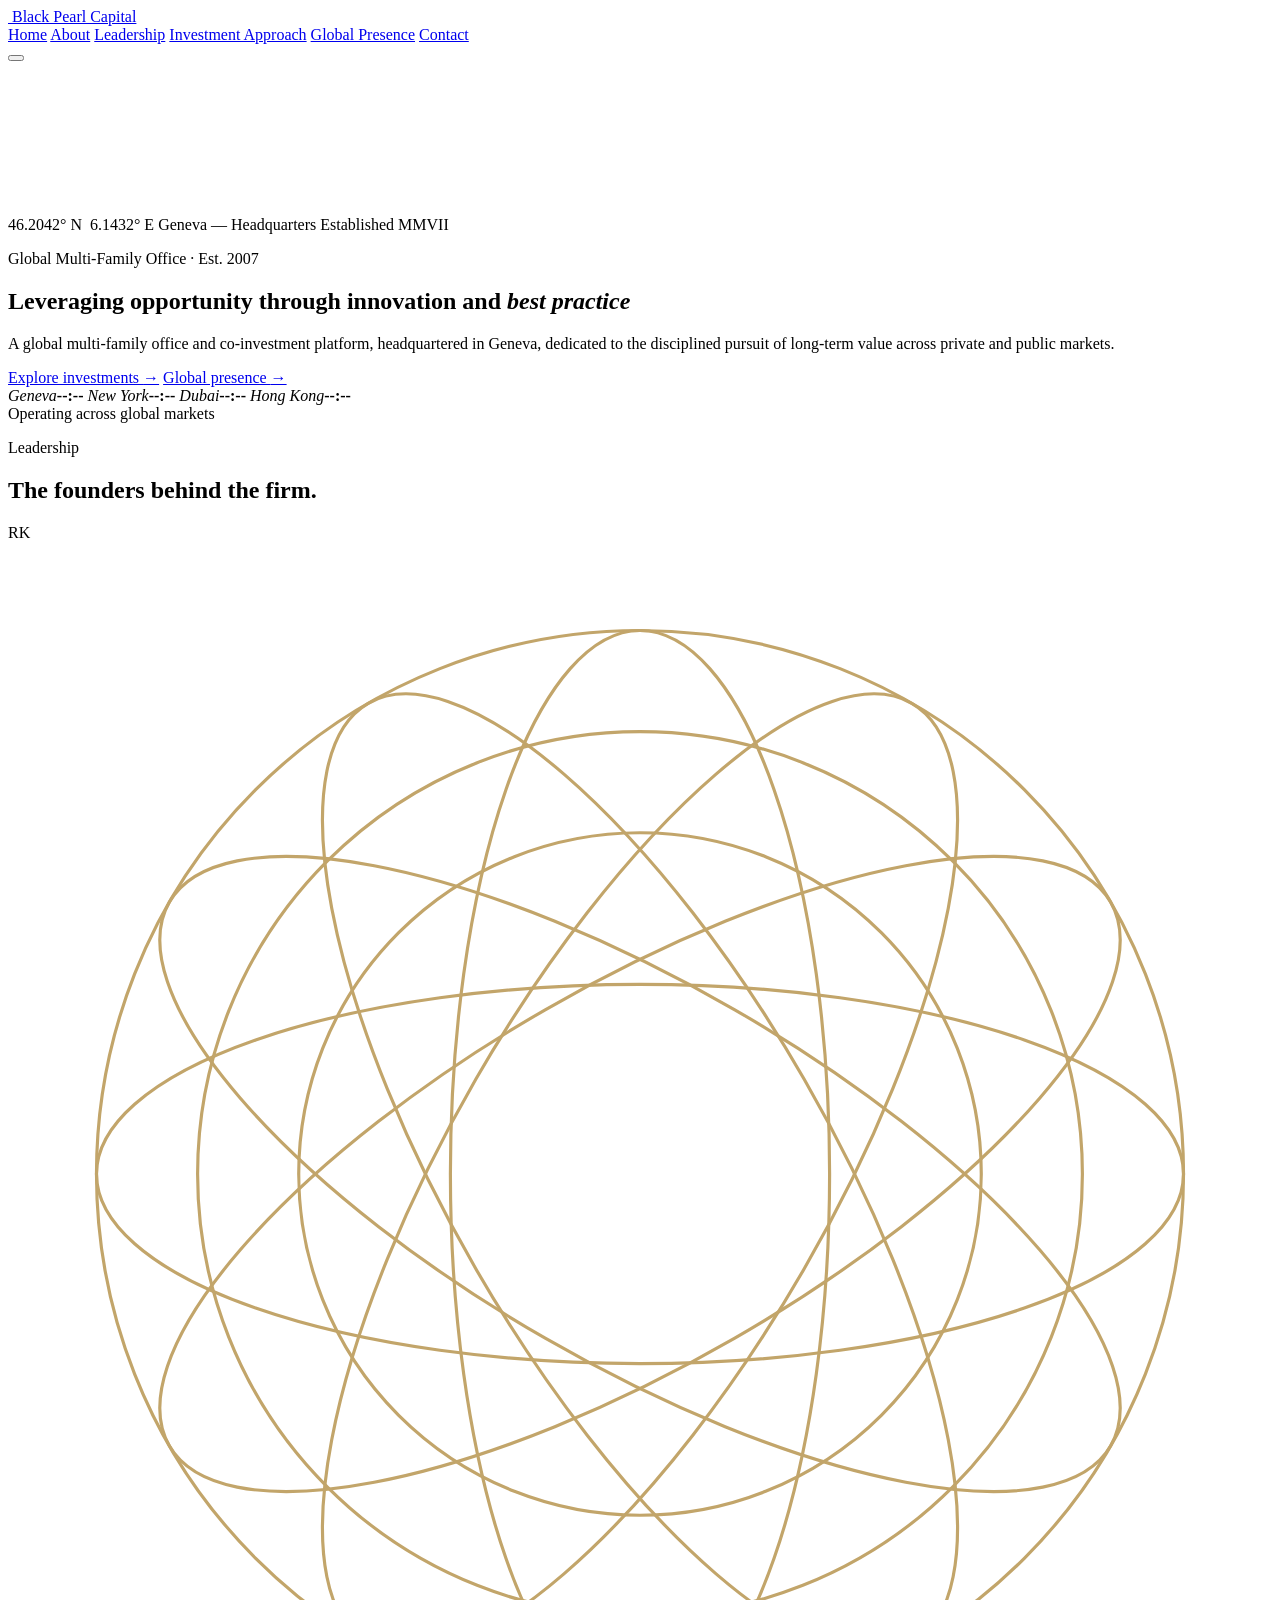
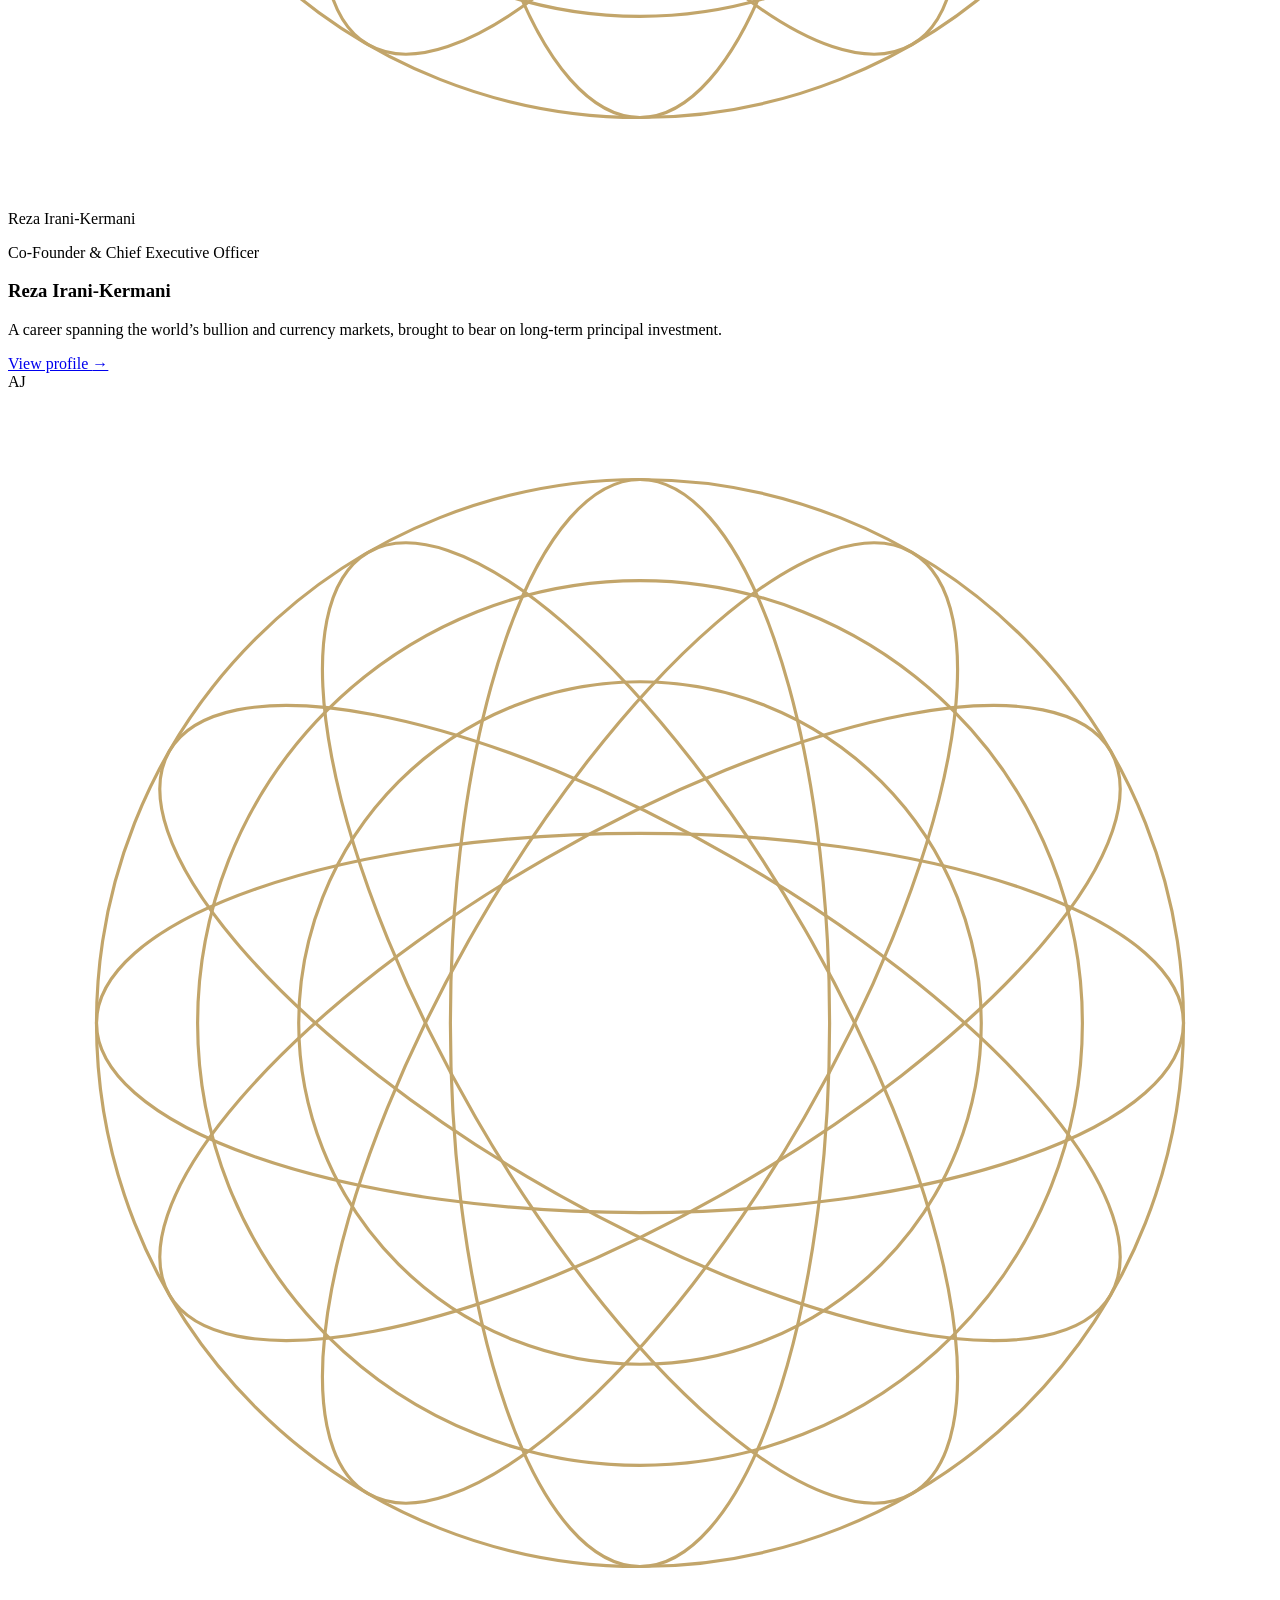
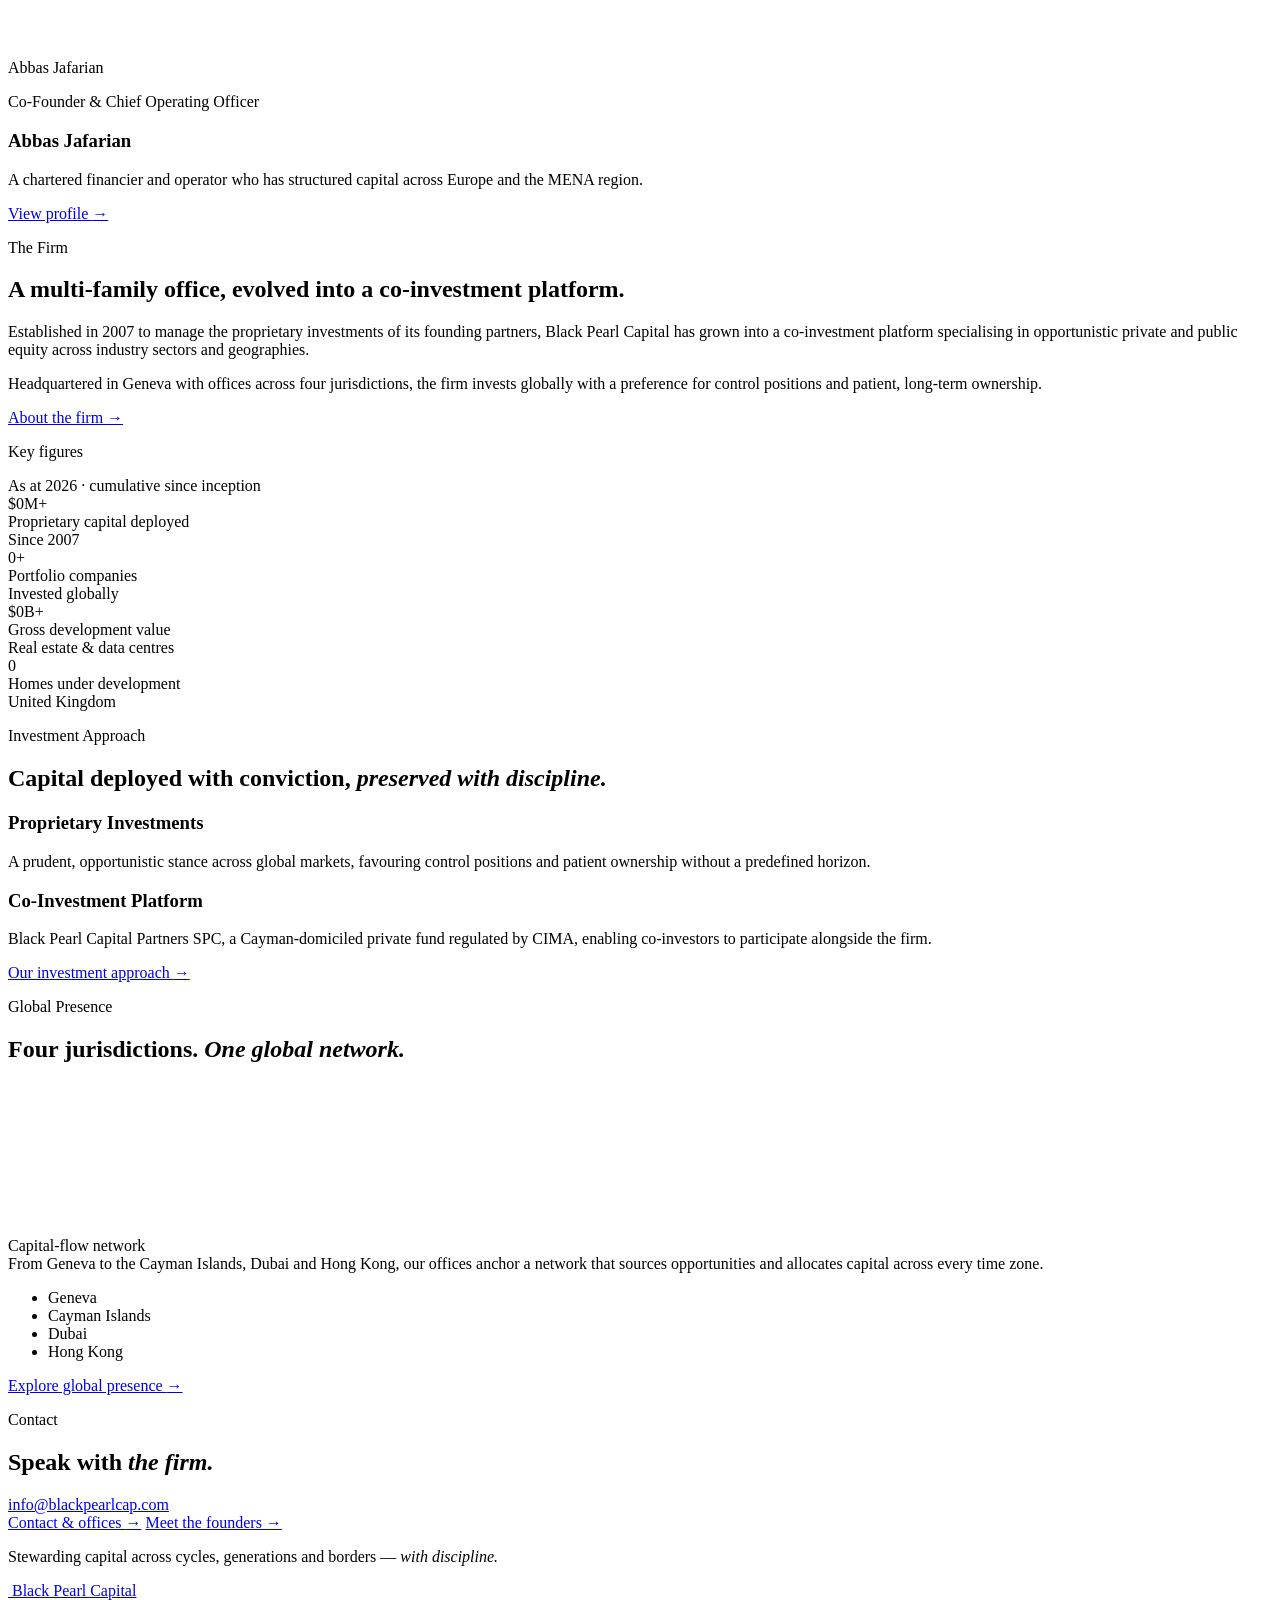
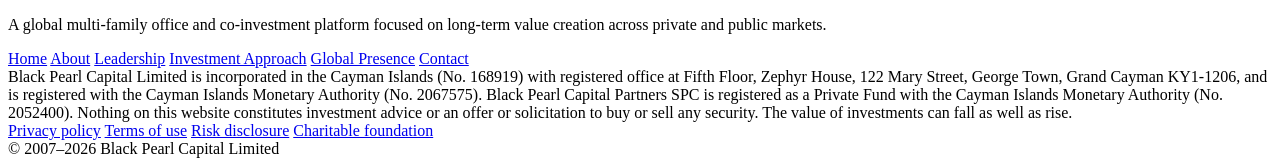
==== index.html @ 4b79a656 "Add files via upload" ====
<!DOCTYPE html>
<html lang="en">
<head>
  <meta charset="UTF-8" />
  <meta name="viewport" content="width=device-width, initial-scale=1" />
  <title>Black Pearl Capital | Global Multi-Family Office &amp; Co-Investment Platform</title>
  <meta name="description" content="Black Pearl Capital is a global multi-family office and co-investment platform, headquartered in Geneva with offices in the Cayman Islands, Dubai and Hong Kong." />
  <link rel="canonical" href="https://www.blackpearlcap.com/" />
  <meta name="theme-color" content="#07090C" />
  <meta property="og:type" content="website" />
  <meta property="og:site_name" content="Black Pearl Capital" />
  <meta property="og:title" content="Black Pearl Capital | Global Multi-Family Office &amp; Co-Investment Platform" />
  <meta property="og:description" content="Black Pearl Capital is a global multi-family office and co-investment platform, headquartered in Geneva with offices in the Cayman Islands, Dubai and Hong Kong." />
  <meta property="og:image" content="assets/img/logo-mark.svg" />
  <link rel="icon" type="image/svg+xml" href="assets/img/logo-mark.svg" />
  <link rel="preconnect" href="https://fonts.googleapis.com" />
  <link rel="preconnect" href="https://fonts.gstatic.com" crossorigin />
  <link href="https://fonts.googleapis.com/css2?family=Newsreader:ital,opsz,wght@0,6..72,300;0,6..72,400;0,6..72,500;1,6..72,300;1,6..72,400&family=Hanken+Grotesk:wght@300;400;500;600&family=IBM+Plex+Mono:wght@400;500&display=swap" rel="stylesheet" />
  <link rel="stylesheet" href="assets/css/styles.css" />
  <script type="application/ld+json">
  {
    "@context": "https://schema.org",
    "@type": "FinancialService",
    "name": "Black Pearl Capital",
    "alternateName": "Black Pearl Capital Limited",
    "url": "https://www.blackpearlcap.com/",
    "logo": "https://www.blackpearlcap.com/assets/img/logo-mark.svg",
    "foundingDate": "2007",
    "description": "Global multi-family office and co-investment platform focused on long-term value creation across private and public markets.",
    "founder": [
      { "@type": "Person", "name": "Reza Irani-Kermani", "jobTitle": "Co-Founder & Chief Executive Officer" },
      { "@type": "Person", "name": "Abbas Jafarian", "jobTitle": "Co-Founder & Chief Operating Officer" }
    ],
    "email": "info@blackpearlcap.com",
    "address": [
      { "@type": "PostalAddress", "streetAddress": "Rue Muzy 7", "postalCode": "CH-1207", "addressLocality": "Geneva", "addressCountry": "CH" },
      { "@type": "PostalAddress", "streetAddress": "Fifth Floor, Zephyr House, 122 Mary Street", "postalCode": "KY1-1206", "addressLocality": "George Town, Grand Cayman", "addressCountry": "KY" },
      { "@type": "PostalAddress", "streetAddress": "Suite 2608, Al Manara Tower, Business Bay", "addressLocality": "Dubai", "addressCountry": "AE" },
      { "@type": "PostalAddress", "streetAddress": "206 Wing Hing Industrial Building, 499 Castle Peak Road, Cheung Sha Wan", "addressLocality": "Kowloon", "addressCountry": "HK" }
    ]
  }
  </script>
</head>
<body>

  <header class="nav" id="nav">
    <div class="nav__inner">
      <a class="brand" href="index.html" aria-label="Black Pearl Capital home">
        <img class="brand__mark" src="assets/img/logo-mark.svg" alt="" aria-hidden="true" />
        <span class="brand__name">Black Pearl Capital</span>
      </a>
      <nav class="nav__links" aria-label="Primary">
        <a href="index.html" class="is-current" aria-current="page">Home</a>
        <a href="about.html">About</a>
        <a href="leadership.html">Leadership</a>
        <a href="approach.html">Investment Approach</a>
        <a href="presence.html">Global Presence</a>
        <a href="contact.html">Contact</a>
      </nav>
      <button class="nav__toggle" aria-label="Toggle menu" aria-expanded="false" aria-controls="nav">
        <span></span><span></span><span></span>
      </button>
    </div>
  </header>

  <main id="top">

<section class="hero" aria-labelledby="hero-title">
      <div class="hero__map" aria-hidden="true"><svg id="hero-map"></svg></div>
      <div class="hero__rail" aria-hidden="true">
        <span>46.2042&deg; N&nbsp;&nbsp;6.1432&deg; E</span>
        <span class="hero__rail-mid">Geneva &mdash; Headquarters</span>
        <span>Established MMVII</span>
      </div>
      <div class="container hero__inner">
        <p class="eyebrow hero__eyebrow">Global Multi-Family Office &middot; Est. 2007</p>
        <h1 id="hero-title">
          <span class="ln"><span>Leveraging opportunity</span></span>
          <span class="ln"><span>through innovation</span></span>
          <span class="ln"><span>and <em>best practice</em></span></span>
        </h1>
        <p class="hero__sub">A global multi-family office and co-investment platform, headquartered in Geneva, dedicated to the disciplined pursuit of long-term value across private and public markets.</p>
        <div class="hero__cta">
          <a class="btn" href="approach.html">Explore investments <span class="arrow">&rarr;</span></a>
          <a class="btn btn--ghost" href="presence.html">Global presence <span class="arrow">&rarr;</span></a>
        </div>
      </div>
      <div class="hero__ticker" aria-hidden="true">
        <div class="hero__ticker-times">
          <span class="hero__city"><i>Geneva</i><b class="t" data-tz="Europe/Zurich">--:--</b></span>
          <span class="hero__city"><i>New York</i><b class="t" data-tz="America/New_York">--:--</b></span>
          <span class="hero__city"><i>Dubai</i><b class="t" data-tz="Asia/Dubai">--:--</b></span>
          <span class="hero__city"><i>Hong Kong</i><b class="t" data-tz="Asia/Hong_Kong">--:--</b></span>
        </div>
        <span class="hero__ticker-note">Operating across global markets</span>
      </div>
    </section>
    <section class="section" id="leadership-preview" aria-labelledby="lp-title">
      <div class="container">
        <div class="section-head reveal">
          <p class="eyebrow">Leadership</p>
          <h2 class="section-title" id="lp-title">The founders behind the firm.</h2>
        </div>
        <div class="lead-grid">
          <article class="lead-card reveal">
              <div class="founder__portrait" aria-hidden="true">
                <div class="founder__media">
                  <!-- Drop in a portrait to use real photography: <img class="founder__photo" src="assets/img/reza.jpg" alt="Reza Irani-Kermani"> -->
                  <span class="founder__mono">RK</span>
                </div>
                <svg class="founder__guilloche" viewBox="0 0 200 200" fill="none" stroke="#C2A56A" preserveAspectRatio="xMidYMid meet" aria-hidden="true">
                  <g stroke-width="0.5">
                    <circle cx="100" cy="100" r="86"/><circle cx="100" cy="100" r="70"/><circle cx="100" cy="100" r="54"/>
                    <ellipse cx="100" cy="100" rx="86" ry="30"/>
                    <ellipse cx="100" cy="100" rx="86" ry="30" transform="rotate(30 100 100)"/>
                    <ellipse cx="100" cy="100" rx="86" ry="30" transform="rotate(60 100 100)"/>
                    <ellipse cx="100" cy="100" rx="86" ry="30" transform="rotate(90 100 100)"/>
                    <ellipse cx="100" cy="100" rx="86" ry="30" transform="rotate(120 100 100)"/>
                    <ellipse cx="100" cy="100" rx="86" ry="30" transform="rotate(150 100 100)"/>
                  </g>
                </svg>
                <span class="founder__frame"></span>
                <span class="founder__plate">Reza Irani-Kermani</span>
              </div>
            <div class="lead-card__meta">
              <p class="founder__role">Co-Founder &amp; Chief Executive Officer</p>
              <h3 class="lead-card__name">Reza Irani-Kermani</h3>
              <p class="lead-card__line">A career spanning the world&rsquo;s bullion and currency markets, brought to bear on long-term principal investment.</p>
              <a class="founder__link" href="leadership.html">View profile <span aria-hidden="true">&rarr;</span></a>
            </div>
          </article>
          <article class="lead-card reveal" data-reveal-delay="1">
              <div class="founder__portrait" aria-hidden="true">
                <div class="founder__media">
                  <!-- Drop in a portrait to use real photography: <img class="founder__photo" src="assets/img/abbas.jpg" alt="Abbas Jafarian"> -->
                  <span class="founder__mono">AJ</span>
                </div>
                <svg class="founder__guilloche" viewBox="0 0 200 200" fill="none" stroke="#C2A56A" preserveAspectRatio="xMidYMid meet" aria-hidden="true">
                  <g stroke-width="0.5">
                    <circle cx="100" cy="100" r="86"/><circle cx="100" cy="100" r="70"/><circle cx="100" cy="100" r="54"/>
                    <ellipse cx="100" cy="100" rx="86" ry="30"/>
                    <ellipse cx="100" cy="100" rx="86" ry="30" transform="rotate(30 100 100)"/>
                    <ellipse cx="100" cy="100" rx="86" ry="30" transform="rotate(60 100 100)"/>
                    <ellipse cx="100" cy="100" rx="86" ry="30" transform="rotate(90 100 100)"/>
                    <ellipse cx="100" cy="100" rx="86" ry="30" transform="rotate(120 100 100)"/>
                    <ellipse cx="100" cy="100" rx="86" ry="30" transform="rotate(150 100 100)"/>
                  </g>
                </svg>
                <span class="founder__frame"></span>
                <span class="founder__plate">Abbas Jafarian</span>
              </div>
            <div class="lead-card__meta">
              <p class="founder__role">Co-Founder &amp; Chief Operating Officer</p>
              <h3 class="lead-card__name">Abbas Jafarian</h3>
              <p class="lead-card__line">A chartered financier and operator who has structured capital across Europe and the MENA region.</p>
              <a class="founder__link" href="leadership.html">View profile <span aria-hidden="true">&rarr;</span></a>
            </div>
          </article>
        </div>
      </div>
    </section>

    <section class="section section--hair" aria-labelledby="about-sum">
      <div class="container firm__grid">
        <div class="reveal">
          <p class="eyebrow">The Firm</p>
          <h2 class="section-title" id="about-sum">A multi-family office, evolved into a co-investment platform.</h2>
        </div>
        <div class="firm__body reveal" data-reveal-delay="1">
          <p>Established in 2007 to manage the proprietary investments of its founding partners, Black Pearl Capital has grown into a co-investment platform specialising in opportunistic private and public equity across industry sectors and geographies.</p>
          <p>Headquartered in Geneva with offices across four jurisdictions, the firm invests globally with a preference for control positions and patient, long-term ownership.</p>
          <a class="btn btn--ghost" href="about.html" style="margin-top:0.6rem">About the firm <span class="arrow">&rarr;</span></a>
        </div>
      </div>
    </section>

<section class="stats" aria-label="Key figures">
      <div class="container">
        <div class="stats__head">
          <p class="eyebrow">Key figures</p>
          <span class="stats__asat">As at 2026 &middot; cumulative since inception</span>
        </div>
        <div class="stats__grid">
          <div class="stat reveal">
            <div class="stat__num">$<span data-target="500">0</span><span class="unit">M+</span></div>
            <div class="stat__label">Proprietary capital deployed</div>
            <div class="stat__sub">Since 2007</div>
          </div>
          <div class="stat reveal" data-reveal-delay="1">
            <div class="stat__num"><span data-target="30">0</span><span class="unit">+</span></div>
            <div class="stat__label">Portfolio companies</div>
            <div class="stat__sub">Invested globally</div>
          </div>
          <div class="stat reveal" data-reveal-delay="2">
            <div class="stat__num">$<span data-target="15">0</span><span class="unit">B+</span></div>
            <div class="stat__label">Gross development value</div>
            <div class="stat__sub">Real estate &amp; data centres</div>
          </div>
          <div class="stat reveal" data-reveal-delay="3">
            <div class="stat__num"><span data-target="2500">0</span></div>
            <div class="stat__label">Homes under development</div>
            <div class="stat__sub">United Kingdom</div>
          </div>
        </div>
      </div>
    </section>
    <section class="section section--hair" aria-labelledby="appr-sum">
      <div class="container">
        <div class="section-head reveal">
          <p class="eyebrow">Investment Approach</p>
          <h2 class="section-title" id="appr-sum">Capital deployed with conviction, <em>preserved with discipline.</em></h2>
        </div>
        <div class="pillars">
          <article class="pillar reveal">
            <h3>Proprietary Investments</h3>
            <p>A prudent, opportunistic stance across global markets, favouring control positions and patient ownership without a predefined horizon.</p>
          </article>
          <article class="pillar reveal" data-reveal-delay="1">
            <h3>Co-Investment Platform</h3>
            <p>Black Pearl Capital Partners SPC, a Cayman-domiciled private fund regulated by CIMA, enabling co-investors to participate alongside the firm.</p>
          </article>
        </div>
        <a class="btn btn--ghost" href="approach.html" style="margin-top:2rem">Our investment approach <span class="arrow">&rarr;</span></a>
      </div>
    </section>

    <section class="section presence" aria-labelledby="hp-title">
      <div class="container">
        <div class="section-head reveal">
          <p class="eyebrow">Global Presence</p>
          <h2 class="section-title" id="hp-title">Four jurisdictions. <em>One global network.</em></h2>
        </div>
        <div class="presence__layout">
          <div class="map-wrap reveal">
            <div class="map-wrap__inner">
              <svg class="map-svg" id="presence-map" role="img" aria-label="World map showing Black Pearl Capital offices in Geneva, the Cayman Islands, Dubai and Hong Kong"></svg>
              <div class="map-markers" id="map-markers"></div>
            </div>
            <div class="map-legend" aria-hidden="true"><span class="map-legend__dot"></span> Capital-flow network</div>
          </div>
          <div class="presence__side reveal" data-reveal-delay="1">
            <p class="lede" style="margin-top:0">From Geneva to the Cayman Islands, Dubai and Hong Kong, our offices anchor a network that sources opportunities and allocates capital across every time zone.</p>
            <ul class="office-chips"><li>Geneva</li><li>Cayman Islands</li><li>Dubai</li><li>Hong Kong</li></ul>
            <a class="btn btn--ghost" href="presence.html">Explore global presence <span class="arrow">&rarr;</span></a>
          </div>
        </div>
      </div>
    </section>

    <section class="cta" aria-labelledby="cta-title">
      <div class="container">
        <p class="eyebrow">Contact</p>
        <h2 class="cta__title" id="cta-title">Speak with <em>the firm.</em></h2>
        <a class="cta__mail" href="mailto:info@blackpearlcap.com">info@blackpearlcap.com</a>
        <div class="cta__actions">
          <a class="btn" href="contact.html">Contact &amp; offices <span class="arrow">&rarr;</span></a>
          <a class="btn btn--ghost" href="leadership.html">Meet the founders <span class="arrow">&rarr;</span></a>
        </div>
      </div>
    </section>

  </main>

<footer class="footer">
    <div class="container">
      <p class="footer__statement reveal">Stewarding capital across cycles, generations and borders &mdash; <em>with discipline.</em></p>
      <div class="footer__top">
        <div class="footer__brand">
          <a class="brand" href="index.html" aria-label="Black Pearl Capital home">
            <img class="brand__mark" src="assets/img/logo-mark.svg" alt="" aria-hidden="true" />
            <span class="brand__name">Black Pearl Capital</span>
          </a>
          <p class="footer__tag">A global multi-family office and co-investment platform focused on long-term value creation across private and public markets.</p>
        </div>
        <nav class="footer__nav" aria-label="Footer">
          <a href="index.html">Home</a>
          <a href="about.html">About</a>
          <a href="leadership.html">Leadership</a>
          <a href="approach.html">Investment Approach</a>
          <a href="presence.html">Global Presence</a>
          <a href="contact.html">Contact</a>
        </nav>
      </div>

      <div class="footer__legal">
        Black Pearl Capital Limited is incorporated in the Cayman Islands (No. 168919) with registered office at Fifth Floor, Zephyr House, 122 Mary Street, George Town, Grand Cayman KY1-1206, and is registered with the Cayman Islands Monetary Authority (No. 2067575). Black Pearl Capital Partners SPC is registered as a Private Fund with the Cayman Islands Monetary Authority (No. 2052400). Nothing on this website constitutes investment advice or an offer or solicitation to buy or sell any security. The value of investments can fall as well as rise.
      </div>

      <div class="footer__bottom">
        <div class="footer__policies">
          <a href="https://www.blackpearlcap.com/privacy-policy" target="_blank" rel="noopener">Privacy policy</a>
          <a href="https://www.blackpearlcap.com/website-terms-of-use" target="_blank" rel="noopener">Terms of use</a>
          <a href="https://www.blackpearlcap.com/risk-disclosure" target="_blank" rel="noopener">Risk disclosure</a>
          <a href="https://www.blackpearlcap.com/charitable-foundation" target="_blank" rel="noopener">Charitable foundation</a>
        </div>
        <div class="footer__copy">&copy; 2007&ndash;<span id="year">2026</span> Black Pearl Capital Limited</div>
      </div>
    </div>
  </footer>
  <script src="components/world-map.js"></script>
  <script src="components/reveal.js"></script>
  <script src="assets/js/main.js"></script>
</body>
</html>
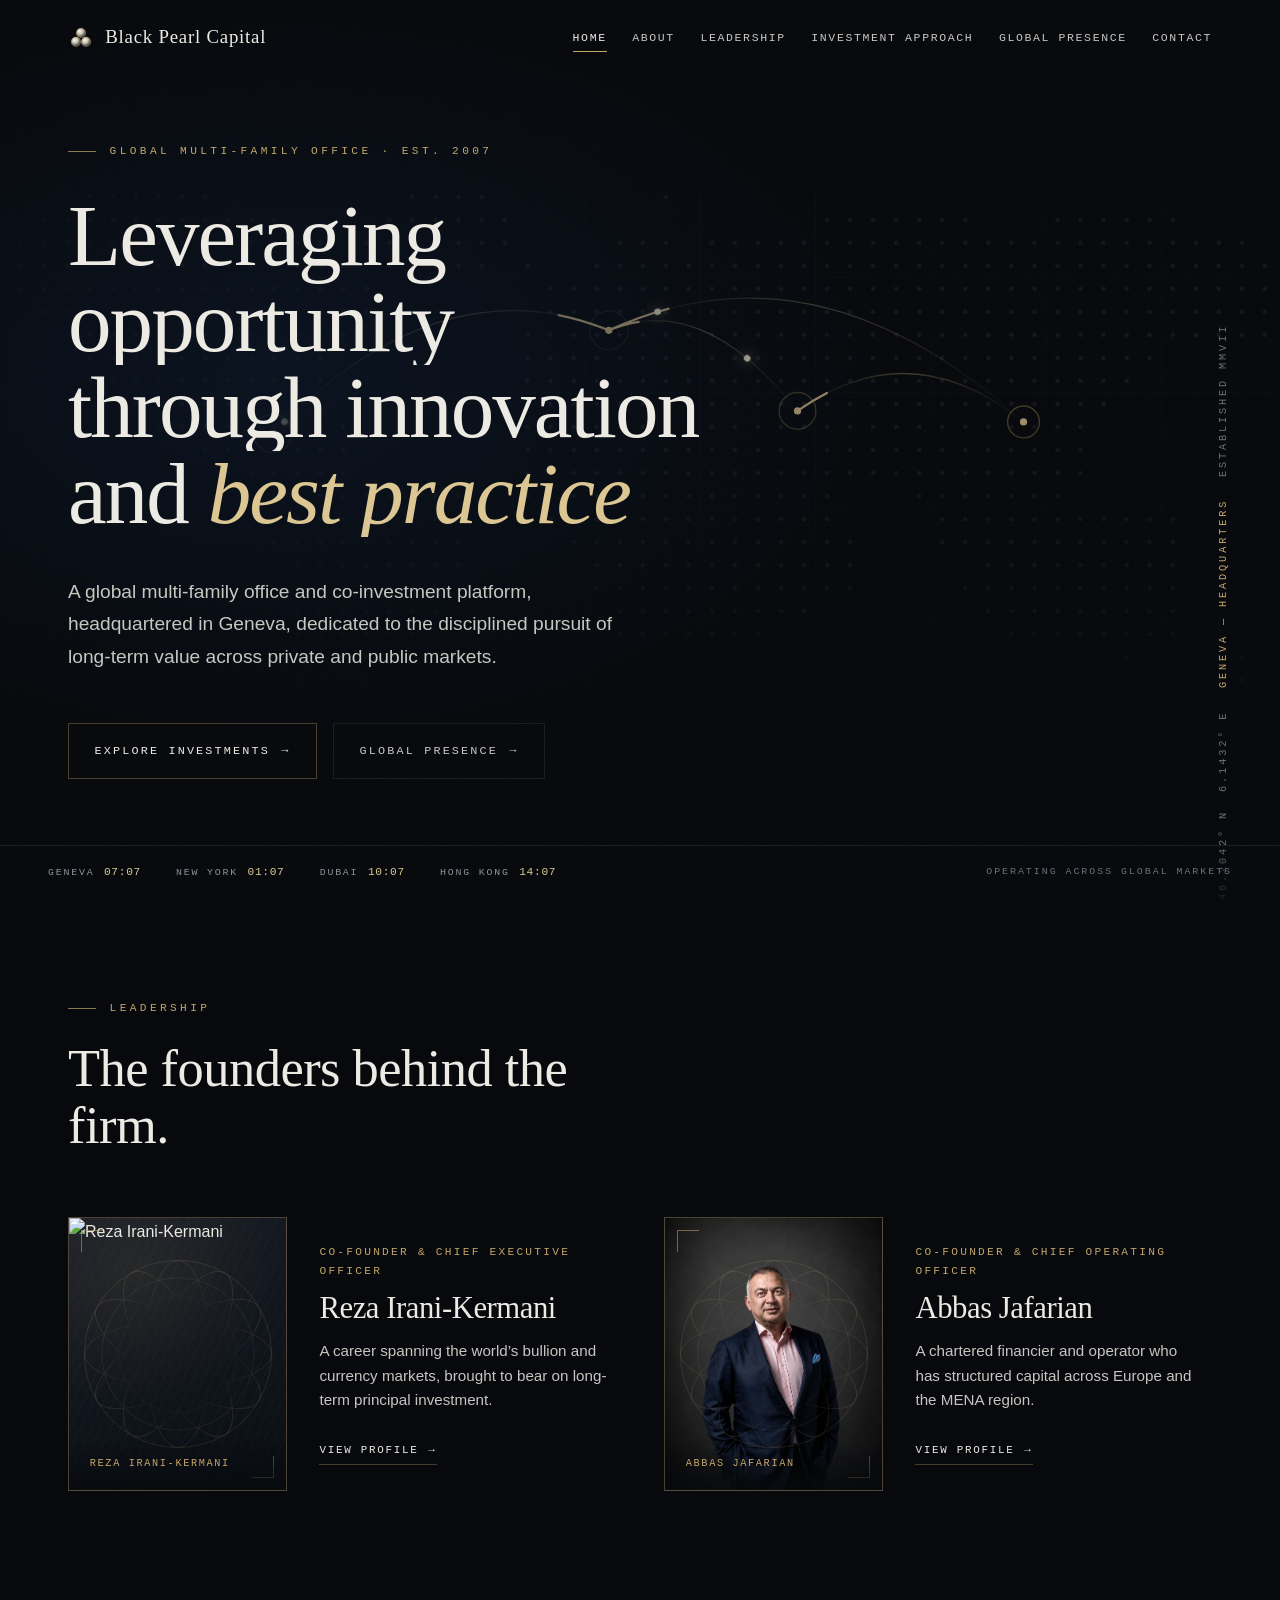
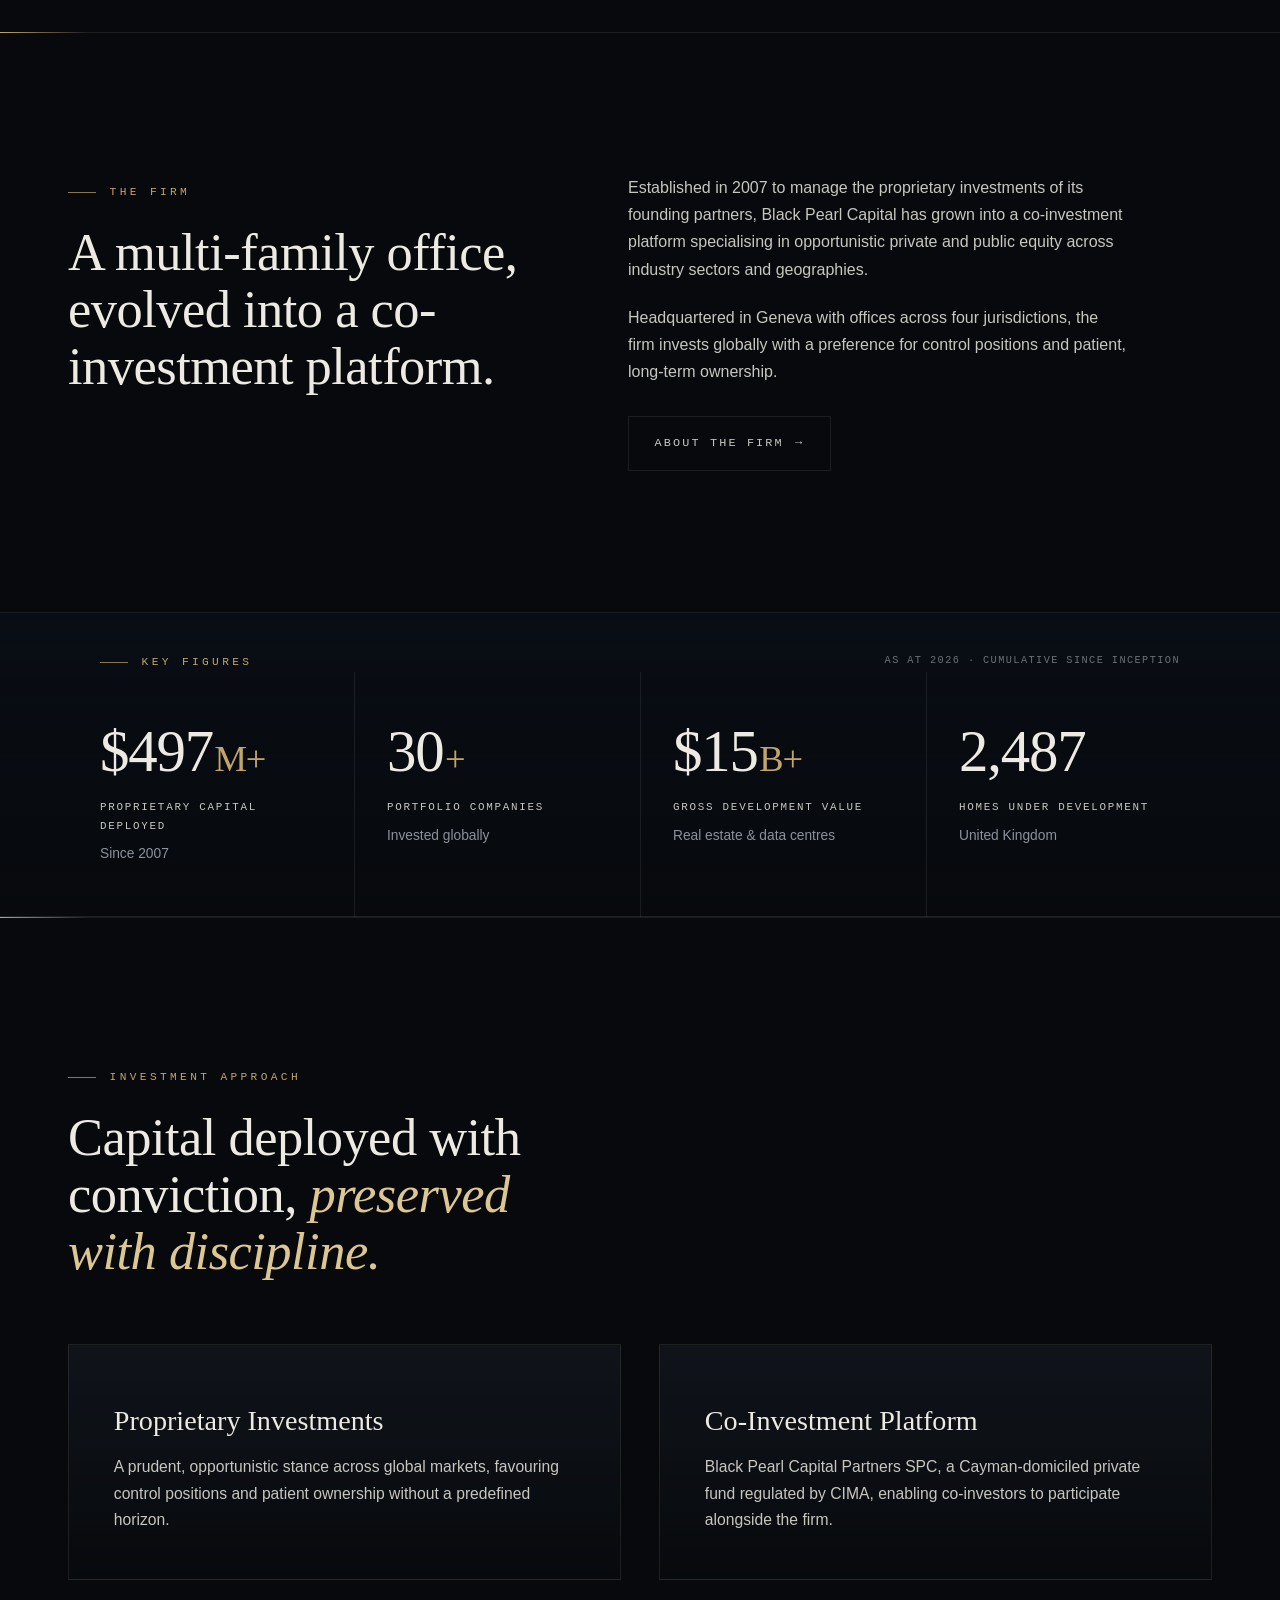
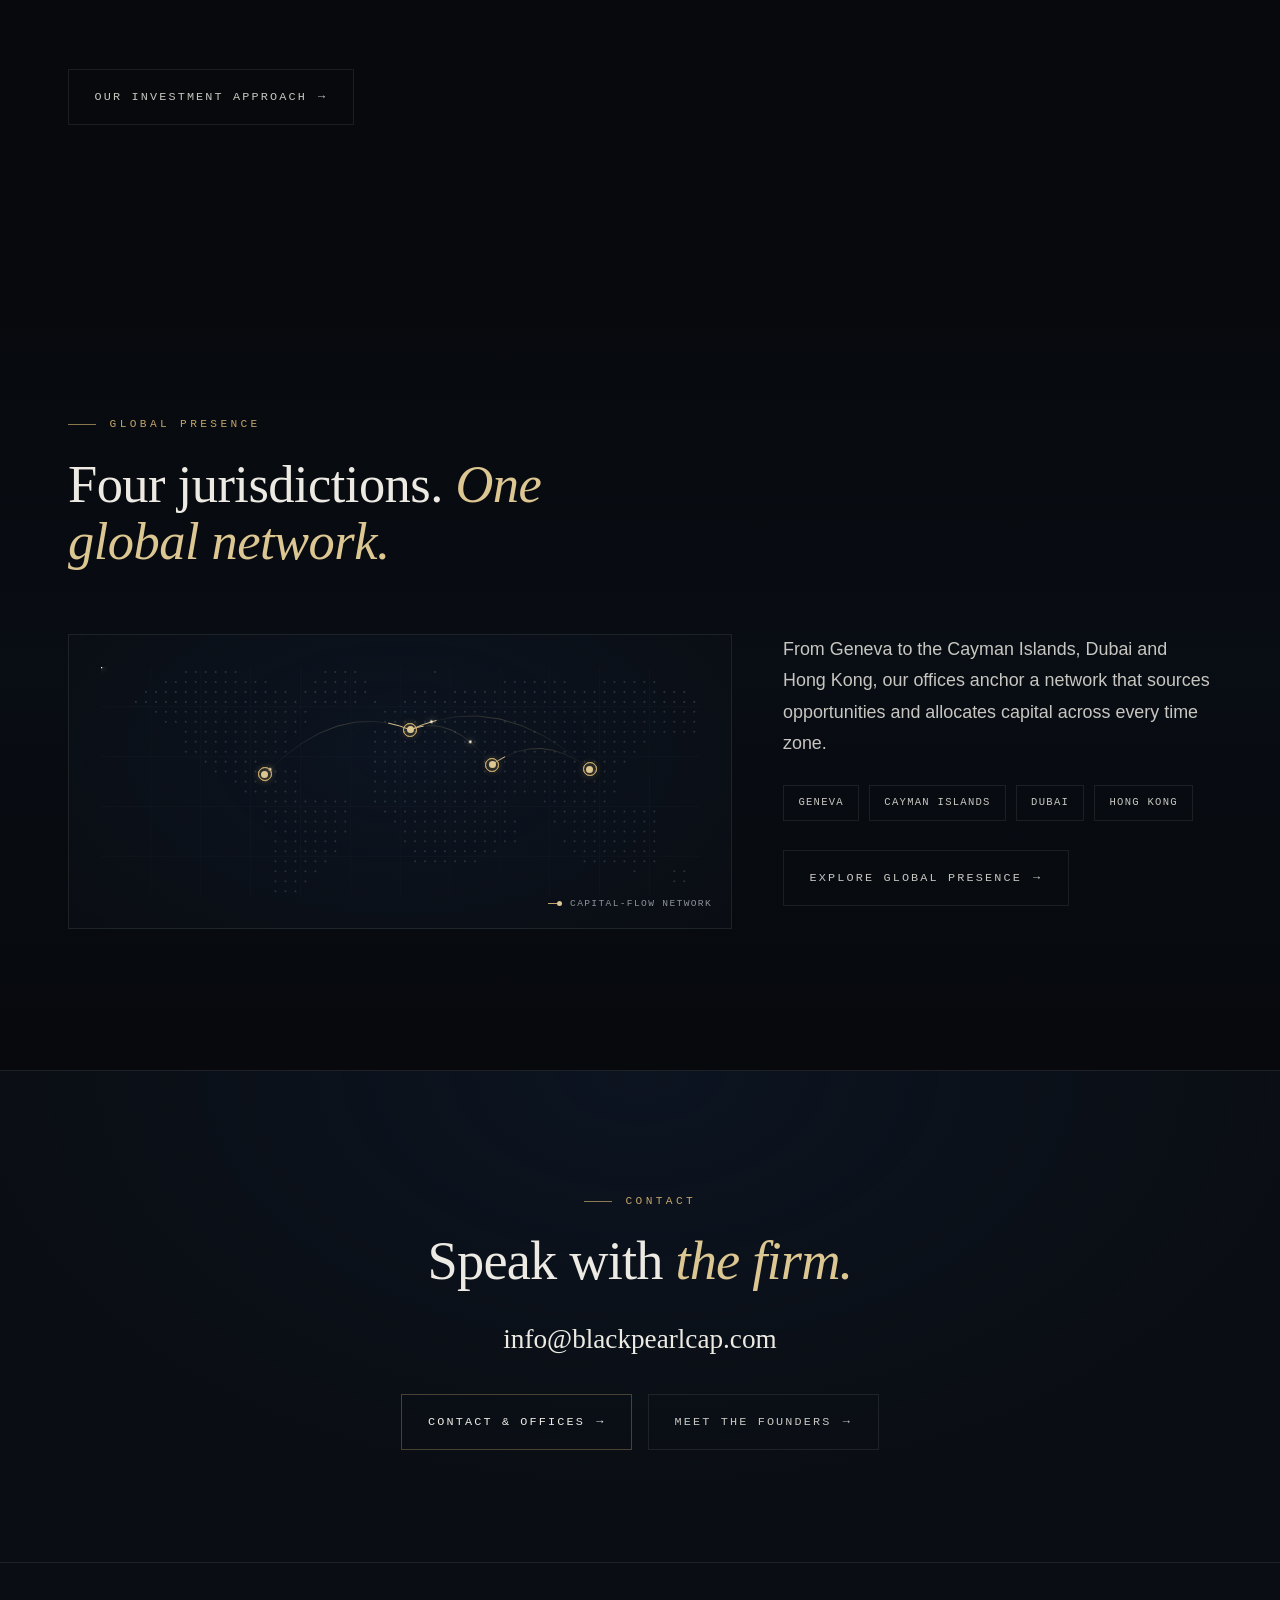
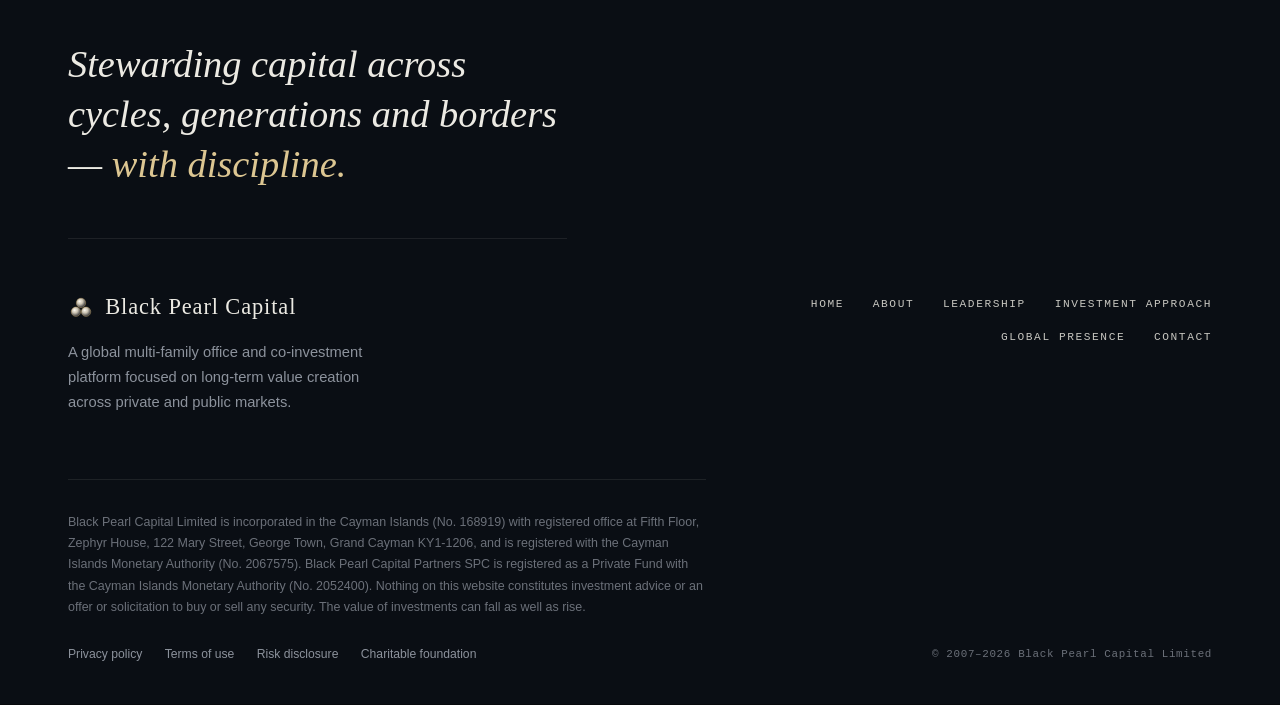
==== commit db96f83a: "Update index.html" ====
--- a/index.html
+++ b/index.html
@@ -105,7 +105,7 @@
           <article class="lead-card reveal">
               <div class="founder__portrait" aria-hidden="true">
                 <div class="founder__media">
-                  <!-- Drop in a portrait to use real photography: <img class="founder__photo" src="assets/img/reza.jpg" alt="Reza Irani-Kermani"> -->
+                  <img class="founder__photo" src="assets/img/rReza-Irani-Kermani.png" alt="Reza Irani-Kermani">
                   <span class="founder__mono">RK</span>
                 </div>
                 <svg class="founder__guilloche" viewBox="0 0 200 200" fill="none" stroke="#C2A56A" preserveAspectRatio="xMidYMid meet" aria-hidden="true">
@@ -132,7 +132,7 @@
           <article class="lead-card reveal" data-reveal-delay="1">
               <div class="founder__portrait" aria-hidden="true">
                 <div class="founder__media">
-                  <!-- Drop in a portrait to use real photography: <img class="founder__photo" src="assets/img/abbas.jpg" alt="Abbas Jafarian"> -->
+                  <img class="founder__photo" src="assets/img/Abbas-Jafarian.png" alt="Abbas Jafarian">
                   <span class="founder__mono">AJ</span>
                 </div>
                 <svg class="founder__guilloche" viewBox="0 0 200 200" fill="none" stroke="#C2A56A" preserveAspectRatio="xMidYMid meet" aria-hidden="true">
--- a/assets/css/styles.css
+++ b/assets/css/styles.css
@@ -0,0 +1,1432 @@
+/* =====================================================================
+   Black Pearl Capital — Institutional Identity
+   Design system: serif voice (Newsreader) · grotesque clarity (Hanken
+   Grotesk) · mono precision (IBM Plex Mono). Obsidian + champagne gold.
+   ===================================================================== */
+
+/* ---------- Tokens ---------- */
+:root {
+  --obsidian:    #07090C;
+  --ink:         #0A0E14;
+  --navy:        #0B1422;
+  --navy-2:      #0E1B30;
+  --charcoal:    #12161D;
+  --charcoal-2:  #181D26;
+
+  --pearl:       #ECEAE3;
+  --pearl-2:     #C7C6C0;
+  --muted:       #8C929C;
+  --muted-2:     #6B7079;
+
+  --gold:        #C2A56A;
+  --gold-bright: #DCC692;
+  --gold-deep:   #8C7240;
+
+  --line:        rgba(236,234,227,0.085);
+  --line-soft:   rgba(236,234,227,0.05);
+  --gold-line:   rgba(194,165,106,0.34);
+  --gold-glow:   rgba(194,165,106,0.16);
+
+  --serif: "Newsreader", Georgia, "Times New Roman", serif;
+  --sans:  "Hanken Grotesk", -apple-system, BlinkMacSystemFont, "Segoe UI", Roboto, sans-serif;
+  --mono:  "IBM Plex Mono", ui-monospace, "SFMono-Regular", Menlo, monospace;
+
+  --container: 1240px;
+  --pad-x: clamp(1.25rem, 5vw, 3rem);
+  --section-y: clamp(5rem, 11vw, 9.5rem);
+
+  --ease: cubic-bezier(0.22, 1, 0.36, 1);
+  --nav-h: 76px;
+}
+
+/* ---------- Reset ---------- */
+*, *::before, *::after { box-sizing: border-box; }
+* { margin: 0; }
+html {
+  scroll-behavior: smooth;
+  scroll-padding-top: var(--nav-h);
+  -webkit-text-size-adjust: 100%;
+}
+body {
+  background: var(--obsidian);
+  color: var(--pearl);
+  font-family: var(--sans);
+  font-size: 1rem;
+  line-height: 1.7;
+  font-weight: 360;
+  -webkit-font-smoothing: antialiased;
+  text-rendering: optimizeLegibility;
+  overflow-x: hidden;
+}
+img, svg { display: block; max-width: 100%; }
+a { color: inherit; text-decoration: none; }
+button { font: inherit; color: inherit; background: none; border: none; cursor: pointer; }
+ul { list-style: none; padding: 0; }
+:focus-visible {
+  outline: 2px solid var(--gold);
+  outline-offset: 3px;
+  border-radius: 2px;
+}
+
+/* Film grain — kills flat gradients, adds matte depth */
+body::after {
+  content: "";
+  position: fixed;
+  inset: 0;
+  pointer-events: none;
+  z-index: 9999;
+  opacity: 0.035;
+  mix-blend-mode: overlay;
+  background-image: url("data:image/svg+xml,%3Csvg xmlns='http://www.w3.org/2000/svg' width='160' height='160'%3E%3Cfilter id='n'%3E%3CfeTurbulence type='fractalNoise' baseFrequency='0.85' numOctaves='2' stitchTiles='stitch'/%3E%3C/filter%3E%3Crect width='100%25' height='100%25' filter='url(%23n)'/%3E%3C/svg%3E");
+}
+
+/* ---------- Layout primitives ---------- */
+.container {
+  width: 100%;
+  max-width: var(--container);
+  margin-inline: auto;
+  padding-inline: var(--pad-x);
+}
+.section { padding-block: var(--section-y); position: relative; }
+.section--hair { border-top: 1px solid var(--line); }
+
+.eyebrow {
+  font-family: var(--mono);
+  font-size: 0.7rem;
+  letter-spacing: 0.3em;
+  text-transform: uppercase;
+  color: var(--gold);
+  display: inline-flex;
+  align-items: center;
+  gap: 0.85rem;
+  font-weight: 500;
+}
+.eyebrow::before {
+  content: "";
+  width: 28px;
+  height: 1px;
+  background: var(--gold);
+  opacity: 0.7;
+}
+.section-head { max-width: 60ch; margin-bottom: clamp(2.5rem, 5vw, 4rem); }
+.section-title {
+  font-family: var(--serif);
+  font-weight: 300;
+  font-size: clamp(1.9rem, 4.1vw, 3.3rem);
+  line-height: 1.08;
+  letter-spacing: -0.01em;
+  margin-top: 1.4rem;
+  color: var(--pearl);
+}
+.section-title em { font-style: italic; color: var(--gold-bright); }
+.lede {
+  margin-top: 1.5rem;
+  color: var(--pearl-2);
+  font-size: clamp(1rem, 1.4vw, 1.12rem);
+  max-width: 56ch;
+  line-height: 1.75;
+}
+
+/* Reveal-on-scroll */
+.reveal {
+  opacity: 0;
+  transform: translateY(26px);
+  transition: opacity 1s var(--ease), transform 1s var(--ease);
+  will-change: opacity, transform;
+}
+.reveal.is-visible { opacity: 1; transform: none; }
+[data-reveal-delay="1"] { transition-delay: 0.08s; }
+[data-reveal-delay="2"] { transition-delay: 0.16s; }
+[data-reveal-delay="3"] { transition-delay: 0.24s; }
+[data-reveal-delay="4"] { transition-delay: 0.32s; }
+
+/* ---------- Buttons ---------- */
+.btn {
+  display: inline-flex;
+  align-items: center;
+  gap: 0.7rem;
+  font-family: var(--mono);
+  font-size: 0.74rem;
+  letter-spacing: 0.18em;
+  text-transform: uppercase;
+  padding: 1.05rem 1.6rem;
+  border: 1px solid var(--gold-line);
+  color: var(--pearl);
+  position: relative;
+  overflow: hidden;
+  transition: color 0.5s var(--ease), border-color 0.5s var(--ease);
+}
+.btn::before {
+  content: "";
+  position: absolute; inset: 0;
+  background: var(--gold);
+  transform: translateY(101%);
+  transition: transform 0.5s var(--ease);
+  z-index: -1;
+}
+.btn:hover { color: var(--obsidian); border-color: var(--gold); }
+.btn:hover::before { transform: translateY(0); }
+.btn .arrow { transition: transform 0.5s var(--ease); }
+.btn:hover .arrow { transform: translateX(4px); }
+.btn--ghost { border-color: var(--line); color: var(--pearl-2); }
+.btn--ghost::before { background: rgba(236,234,227,0.92); }
+
+/* ====================================================================
+   Navigation
+   ==================================================================== */
+.nav {
+  position: fixed;
+  inset: 0 0 auto 0;
+  z-index: 100;
+  height: var(--nav-h);
+  display: flex;
+  align-items: center;
+  transition: background 0.5s var(--ease), border-color 0.5s var(--ease), backdrop-filter 0.5s var(--ease);
+  border-bottom: 1px solid transparent;
+}
+.nav.is-scrolled {
+  background: rgba(7,9,12,0.78);
+  backdrop-filter: blur(14px) saturate(120%);
+  -webkit-backdrop-filter: blur(14px) saturate(120%);
+  border-bottom-color: var(--line);
+}
+.nav__inner {
+  width: 100%;
+  max-width: var(--container);
+  margin-inline: auto;
+  padding-inline: var(--pad-x);
+  display: flex;
+  align-items: center;
+  justify-content: space-between;
+  gap: 2rem;
+}
+.brand { display: flex; align-items: center; gap: 0.7rem; }
+.brand__mark { width: 26px; height: 26px; flex: none; }
+.brand__name {
+  font-family: var(--serif);
+  font-size: 1.18rem;
+  letter-spacing: 0.04em;
+  font-weight: 400;
+  line-height: 1;
+}
+.brand__name span { color: inherit; }
+.nav__links { display: flex; align-items: center; gap: clamp(1.1rem, 2vw, 2.1rem); }
+.nav__links a {
+  font-family: var(--mono);
+  font-size: 0.72rem;
+  letter-spacing: 0.14em;
+  text-transform: uppercase;
+  color: var(--pearl-2);
+  position: relative;
+  padding-block: 0.3rem;
+  transition: color 0.4s var(--ease);
+}
+.nav__links a::after {
+  content: "";
+  position: absolute; left: 0; bottom: 0;
+  width: 100%; height: 1px;
+  background: var(--gold);
+  transform: scaleX(0);
+  transform-origin: left;
+  transition: transform 0.4s var(--ease);
+}
+.nav__links a:hover, .nav__links a.is-active { color: var(--pearl); }
+.nav__links a:hover::after, .nav__links a.is-active::after { transform: scaleX(1); }
+
+.nav__toggle {
+  display: none;
+  width: 30px; height: 22px;
+  position: relative;
+}
+.nav__toggle span {
+  position: absolute; left: 0; height: 1.5px; width: 100%;
+  background: var(--pearl);
+  transition: transform 0.4s var(--ease), opacity 0.3s var(--ease);
+}
+.nav__toggle span:nth-child(1) { top: 0; }
+.nav__toggle span:nth-child(2) { top: 50%; transform: translateY(-50%); }
+.nav__toggle span:nth-child(3) { bottom: 0; }
+.nav.is-open .nav__toggle span:nth-child(1) { top: 50%; transform: rotate(45deg); }
+.nav.is-open .nav__toggle span:nth-child(2) { opacity: 0; }
+.nav.is-open .nav__toggle span:nth-child(3) { bottom: auto; top: 50%; transform: rotate(-45deg); }
+
+/* ====================================================================
+   Hero
+   ==================================================================== */
+.hero {
+  position: relative;
+  min-height: 100svh;
+  display: flex;
+  align-items: center;
+  padding-top: var(--nav-h);
+  overflow: hidden;
+  isolation: isolate;
+}
+.hero__map {
+  position: absolute;
+  inset: -8% -4% auto -4%;
+  top: 50%;
+  transform: translateY(-50%);
+  z-index: -2;
+  opacity: 0.9;
+}
+.hero__map svg { width: 108%; height: auto; margin-left: -4%; }
+.hero::before {
+  /* radial spotlight + vignette */
+  content: "";
+  position: absolute; inset: 0; z-index: -1;
+  background:
+    radial-gradient(80% 70% at 22% 42%, rgba(14,27,48,0.55), transparent 60%),
+    radial-gradient(120% 120% at 80% 30%, rgba(0,0,0,0) 35%, var(--obsidian) 85%),
+    linear-gradient(to bottom, rgba(7,9,12,0.35), rgba(7,9,12,0.2) 45%, var(--obsidian) 96%);
+}
+.hero__inner { width: 100%; }
+.hero__eyebrow { margin-bottom: 2rem; }
+.hero h1 {
+  font-family: var(--serif);
+  font-weight: 300;
+  font-size: clamp(2.6rem, 6.6vw, 6.2rem);
+  line-height: 1.02;
+  letter-spacing: -0.018em;
+  max-width: 17ch;
+  color: var(--pearl);
+}
+.hero h1 .ln { display: block; overflow: hidden; }
+.hero h1 .ln > span { display: block; }
+.hero h1 em { font-style: italic; color: var(--gold-bright); }
+.hero__sub {
+  margin-top: 2rem;
+  max-width: 54ch;
+  color: var(--pearl-2);
+  font-size: clamp(1.02rem, 1.5vw, 1.22rem);
+  line-height: 1.7;
+}
+.hero__cta { margin-top: 2.8rem; display: flex; flex-wrap: wrap; gap: 1rem; }
+.hero__scroll {
+  position: absolute;
+  bottom: 2rem; left: var(--pad-x);
+  display: flex; align-items: center; gap: 0.8rem;
+  font-family: var(--mono); font-size: 0.66rem; letter-spacing: 0.22em;
+  text-transform: uppercase; color: var(--muted);
+}
+.hero__scroll .line {
+  width: 46px; height: 1px; background: var(--gold-line); position: relative; overflow: hidden;
+}
+.hero__scroll .line::after {
+  content: ""; position: absolute; inset: 0; width: 40%; background: var(--gold);
+  animation: scrollLine 2.6s var(--ease) infinite;
+}
+@keyframes scrollLine { 0% { transform: translateX(-120%);} 60%,100% { transform: translateX(280%);} }
+
+/* Hero load choreography */
+.hero h1 .ln > span,
+.hero__eyebrow, .hero__sub, .hero__cta, .hero__scroll {
+  opacity: 0; transform: translateY(110%);
+}
+.hero h1 .ln > span { transform: translateY(110%); }
+.hero__eyebrow, .hero__sub, .hero__cta, .hero__scroll { transform: translateY(20px); }
+.is-loaded .hero h1 .ln > span,
+.is-loaded .hero__eyebrow,
+.is-loaded .hero__sub,
+.is-loaded .hero__cta,
+.is-loaded .hero__scroll {
+  opacity: 1; transform: none;
+  transition: opacity 1.1s var(--ease), transform 1.1s var(--ease);
+}
+.is-loaded .hero__eyebrow { transition-delay: 0.1s; }
+.is-loaded .hero h1 .ln:nth-child(1) > span { transition-delay: 0.25s; }
+.is-loaded .hero h1 .ln:nth-child(2) > span { transition-delay: 0.37s; }
+.is-loaded .hero h1 .ln:nth-child(3) > span { transition-delay: 0.49s; }
+.is-loaded .hero h1 .ln:nth-child(4) > span { transition-delay: 0.61s; }
+.is-loaded .hero__sub { transition-delay: 0.8s; }
+.is-loaded .hero__cta { transition-delay: 0.95s; }
+.is-loaded .hero__scroll { transition-delay: 1.2s; }
+
+/* ====================================================================
+   Stats band
+   ==================================================================== */
+.stats {
+  border-top: 1px solid var(--line);
+  border-bottom: 1px solid var(--line);
+  background: linear-gradient(180deg, rgba(11,20,34,0.4), rgba(7,9,12,0));
+}
+.stats__grid {
+  display: grid;
+  grid-template-columns: repeat(4, 1fr);
+}
+.stat {
+  padding: clamp(2.2rem, 4vw, 3.4rem) clamp(1.2rem, 2.5vw, 2.2rem);
+  border-left: 1px solid var(--line);
+}
+.stat:first-child { border-left: none; }
+.stat__num {
+  font-family: var(--serif);
+  font-weight: 300;
+  font-size: clamp(2.4rem, 4.6vw, 4rem);
+  line-height: 1;
+  color: var(--pearl);
+  letter-spacing: -0.01em;
+}
+.stat__num .unit { color: var(--gold); }
+.stat__label {
+  margin-top: 1rem;
+  font-family: var(--mono);
+  font-size: 0.68rem;
+  letter-spacing: 0.16em;
+  text-transform: uppercase;
+  color: var(--pearl-2);
+}
+.stat__sub { margin-top: 0.45rem; font-size: 0.86rem; color: var(--muted); }
+
+/* ====================================================================
+   The Firm
+   ==================================================================== */
+.firm__grid {
+  display: grid;
+  grid-template-columns: 0.95fr 1.15fr;
+  gap: clamp(2.5rem, 6vw, 6rem);
+  align-items: start;
+}
+.firm__body p { color: var(--pearl-2); margin-bottom: 1.3rem; max-width: 56ch; }
+.firm__body p:last-child { margin-bottom: 0; }
+.pullquote {
+  font-family: var(--serif);
+  font-weight: 300;
+  font-style: italic;
+  font-size: clamp(1.5rem, 2.8vw, 2.4rem);
+  line-height: 1.3;
+  color: var(--pearl);
+  position: relative;
+  padding-left: 1.6rem;
+  border-left: 1px solid var(--gold-line);
+}
+.pullquote cite {
+  display: block;
+  margin-top: 1.4rem;
+  font-family: var(--mono);
+  font-style: normal;
+  font-size: 0.7rem;
+  letter-spacing: 0.16em;
+  text-transform: uppercase;
+  color: var(--gold);
+}
+
+/* ====================================================================
+   Philosophy
+   ==================================================================== */
+.pillars {
+  display: grid;
+  grid-template-columns: 1fr 1fr;
+  gap: clamp(1.5rem, 3vw, 2.4rem);
+  margin-bottom: clamp(2.4rem, 5vw, 3.6rem);
+}
+.pillar {
+  padding: clamp(2rem, 3.5vw, 3rem);
+  border: 1px solid var(--line);
+  background: linear-gradient(180deg, rgba(24,29,38,0.55), rgba(10,14,20,0.2));
+  position: relative;
+  transition: border-color 0.6s var(--ease), transform 0.6s var(--ease);
+}
+.pillar:hover { border-color: var(--gold-line); transform: translateY(-4px); }
+.pillar__k {
+  font-family: var(--mono); font-size: 0.68rem; letter-spacing: 0.2em;
+  text-transform: uppercase; color: var(--gold);
+}
+.pillar h3 {
+  font-family: var(--serif); font-weight: 350; font-size: clamp(1.35rem, 2.2vw, 1.9rem);
+  margin: 0.9rem 0 1rem; line-height: 1.2;
+}
+.pillar p { color: var(--pearl-2); font-size: 0.98rem; }
+.tenets {
+  display: grid;
+  grid-template-columns: repeat(4, 1fr);
+  border-top: 1px solid var(--line);
+}
+.tenet {
+  padding: clamp(1.8rem, 3vw, 2.6rem) clamp(1.2rem, 2vw, 1.8rem);
+  border-left: 1px solid var(--line);
+}
+.tenet:first-child { border-left: none; }
+.tenet h4 {
+  font-family: var(--serif); font-weight: 400; font-size: 1.18rem; margin-bottom: 0.8rem;
+}
+.tenet p { color: var(--muted); font-size: 0.9rem; line-height: 1.65; }
+.tenet .idx {
+  font-family: var(--mono); font-size: 0.66rem; color: var(--gold-deep);
+  letter-spacing: 0.15em; display: block; margin-bottom: 1rem;
+}
+
+/* ====================================================================
+   Investment focus
+   ==================================================================== */
+.focus__grid {
+  display: grid;
+  grid-template-columns: repeat(6, 1fr);
+  gap: 1.1rem;
+}
+.fcard {
+  grid-column: span 2;
+  position: relative;
+  min-height: 360px;
+  border: 1px solid var(--line);
+  overflow: hidden;
+  display: flex;
+  flex-direction: column;
+  justify-content: flex-end;
+  padding: clamp(1.6rem, 2.4vw, 2.2rem);
+  background: var(--charcoal);
+  transition: border-color 0.6s var(--ease), transform 0.6s var(--ease);
+}
+.fcard:nth-child(1), .fcard:nth-child(2) { grid-column: span 3; min-height: 420px; }
+.fcard:hover { border-color: var(--gold-line); transform: translateY(-4px); }
+.fcard__art { position: absolute; inset: 0; z-index: 0; opacity: 0.9; }
+.fcard__art svg { width: 100%; height: 100%; }
+.fcard::after {
+  content: ""; position: absolute; inset: 0; z-index: 1;
+  background: linear-gradient(180deg, rgba(7,9,12,0.1) 0%, rgba(7,9,12,0.55) 55%, rgba(7,9,12,0.92) 100%);
+  transition: opacity 0.6s var(--ease);
+}
+.fcard > * { position: relative; z-index: 2; }
+.fcard__k {
+  font-family: var(--mono); font-size: 0.64rem; letter-spacing: 0.2em;
+  text-transform: uppercase; color: var(--gold); margin-bottom: 0.7rem;
+}
+.fcard h3 {
+  font-family: var(--serif); font-weight: 350; font-size: clamp(1.4rem, 2.2vw, 1.95rem);
+  line-height: 1.12; margin-bottom: 0.9rem;
+}
+.fcard p {
+  color: var(--pearl-2); font-size: 0.92rem; line-height: 1.6;
+  max-width: 46ch;
+  max-height: 0; opacity: 0; overflow: hidden;
+  transition: max-height 0.7s var(--ease), opacity 0.6s var(--ease), margin 0.6s var(--ease);
+}
+.fcard:hover p, .fcard:focus-within p { max-height: 200px; opacity: 1; }
+
+/* ====================================================================
+   Track record / timeline
+   ==================================================================== */
+.timeline { position: relative; margin-top: 1rem; }
+.timeline::before {
+  content: ""; position: absolute; left: 0; top: 6px; bottom: 6px; width: 1px;
+  background: linear-gradient(to bottom, var(--gold-line), var(--line) 80%);
+}
+.tl-item {
+  display: grid;
+  grid-template-columns: 140px 1fr;
+  gap: clamp(1rem, 3vw, 2.5rem);
+  padding: clamp(1.4rem, 2.4vw, 2rem) 0 clamp(1.4rem, 2.4vw, 2rem) clamp(1.6rem, 3vw, 2.4rem);
+  border-top: 1px solid var(--line);
+  position: relative;
+}
+.tl-item:first-child { border-top: none; }
+.tl-item::before {
+  content: ""; position: absolute; left: -4px; top: clamp(1.7rem, 2.7vw, 2.3rem);
+  width: 9px; height: 9px; border-radius: 50%;
+  background: var(--obsidian); border: 1px solid var(--gold);
+  box-shadow: 0 0 0 4px var(--obsidian);
+}
+.tl-item:hover::before { background: var(--gold); box-shadow: 0 0 14px var(--gold-glow), 0 0 0 4px var(--obsidian); }
+.tl-year {
+  font-family: var(--mono); font-size: 0.82rem; letter-spacing: 0.12em;
+  color: var(--gold); padding-top: 0.1rem;
+}
+.tl-body h4 { font-family: var(--serif); font-weight: 400; font-size: clamp(1.15rem, 1.8vw, 1.45rem); margin-bottom: 0.5rem; }
+.tl-body p { color: var(--muted); font-size: 0.94rem; max-width: 60ch; }
+
+/* ====================================================================
+   Portfolio
+   ==================================================================== */
+.pf-grid {
+  display: grid;
+  grid-template-columns: repeat(4, 1fr);
+  border-top: 1px solid var(--line);
+  border-left: 1px solid var(--line);
+}
+.pf-card {
+  border-right: 1px solid var(--line);
+  border-bottom: 1px solid var(--line);
+  padding: clamp(1.8rem, 2.6vw, 2.5rem);
+  min-height: 230px;
+  display: flex;
+  flex-direction: column;
+  justify-content: space-between;
+  position: relative;
+  overflow: hidden;
+  transition: background 0.6s var(--ease);
+}
+.pf-card::before {
+  content: ""; position: absolute; top: 0; left: 0; width: 0; height: 1px;
+  background: var(--gold); transition: width 0.6s var(--ease);
+}
+.pf-card:hover { background: var(--charcoal); }
+.pf-card:hover::before { width: 100%; }
+.pf-card__name {
+  font-family: var(--serif); font-weight: 400; font-size: clamp(1.3rem, 2vw, 1.7rem);
+  letter-spacing: 0.01em; color: var(--pearl); transition: color 0.5s var(--ease);
+}
+.pf-card:hover .pf-card__name { color: var(--gold-bright); }
+.pf-card__meta { margin-top: 1.4rem; }
+.pf-card__sector {
+  font-family: var(--mono); font-size: 0.64rem; letter-spacing: 0.16em;
+  text-transform: uppercase; color: var(--gold);
+}
+.pf-card__cat { display: block; margin-top: 0.5rem; color: var(--muted); font-size: 0.86rem; }
+.pf-note { margin-top: 1.6rem; font-size: 0.78rem; color: var(--muted-2); }
+
+/* ====================================================================
+   Founders
+   ==================================================================== */
+.founder {
+  display: grid;
+  grid-template-columns: 0.8fr 1.2fr;
+  gap: clamp(2rem, 5vw, 4.5rem);
+  align-items: center;
+  padding-block: clamp(2.5rem, 5vw, 4rem);
+  border-top: 1px solid var(--line);
+}
+.founder:first-of-type { border-top: none; }
+.founder:nth-child(even) .founder__portrait { order: 2; }
+.founder__portrait {
+  position: relative;
+  aspect-ratio: 4 / 5;
+  border: 1px solid var(--gold-line);
+  background:
+    radial-gradient(120% 90% at 30% 20%, rgba(194,165,106,0.10), transparent 55%),
+    linear-gradient(160deg, var(--charcoal-2), var(--ink));
+  overflow: hidden;
+  display: flex; align-items: center; justify-content: center;
+}
+.founder__portrait::before {
+  /* engraved security-print lines */
+  content: ""; position: absolute; inset: 0;
+  background-image: repeating-linear-gradient(115deg, rgba(194,165,106,0.06) 0 1px, transparent 1px 9px);
+  opacity: 0.6;
+}
+.founder__mono {
+  font-family: var(--serif); font-weight: 300;
+  font-size: clamp(4rem, 10vw, 7rem); color: var(--pearl);
+  letter-spacing: 0.02em; line-height: 0.9; text-align: center; z-index: 1;
+}
+.founder__plate {
+  position: absolute; left: 0; right: 0; bottom: 0; z-index: 2;
+  padding: 1.1rem 1.3rem;
+  background: linear-gradient(180deg, transparent, rgba(7,9,12,0.85));
+  font-family: var(--mono); font-size: 0.64rem; letter-spacing: 0.16em;
+  text-transform: uppercase; color: var(--gold);
+}
+.founder__role {
+  font-family: var(--mono); font-size: 0.68rem; letter-spacing: 0.2em;
+  text-transform: uppercase; color: var(--gold);
+}
+.founder__name {
+  font-family: var(--serif); font-weight: 300; font-size: clamp(1.9rem, 3.4vw, 2.9rem);
+  margin: 0.8rem 0 1.4rem; line-height: 1.05;
+}
+.founder__bio p { color: var(--pearl-2); margin-bottom: 1.1rem; font-size: 0.98rem; max-width: 60ch; }
+.founder__link {
+  display: inline-flex; align-items: center; gap: 0.6rem;
+  font-family: var(--mono); font-size: 0.68rem; letter-spacing: 0.16em; text-transform: uppercase;
+  color: var(--pearl); margin-top: 0.5rem;
+  border-bottom: 1px solid var(--gold-line); padding-bottom: 0.3rem;
+  transition: color 0.4s var(--ease), border-color 0.4s var(--ease);
+}
+.founder__link:hover { color: var(--gold-bright); border-color: var(--gold); }
+
+/* ====================================================================
+   Global presence — the map centrepiece
+   ==================================================================== */
+.presence { background: linear-gradient(180deg, var(--obsidian), rgba(11,20,34,0.35), var(--obsidian)); }
+.presence__layout {
+  display: grid;
+  grid-template-columns: 1.55fr 1fr;
+  gap: clamp(2rem, 4vw, 3.5rem);
+  align-items: center;
+}
+.map-wrap {
+  position: relative;
+  border: 1px solid var(--line);
+  background:
+    radial-gradient(90% 120% at 50% 40%, rgba(14,27,48,0.45), transparent 70%),
+    var(--ink);
+  padding: clamp(1rem, 2.5vw, 2rem);
+  overflow: hidden;
+}
+.map-wrap__inner { position: relative; }
+.map-svg { width: 100%; height: auto; display: block; }
+.map-markers { position: absolute; inset: 0; }
+.marker {
+  position: absolute;
+  width: 14px; height: 14px;
+  transform: translate(-50%, -50%);
+  border-radius: 50%;
+}
+.marker__dot {
+  position: absolute; inset: 0; margin: auto;
+  width: 7px; height: 7px; border-radius: 50%;
+  background: var(--gold-bright);
+  box-shadow: 0 0 10px var(--gold), 0 0 22px var(--gold-glow);
+}
+.marker__ring {
+  position: absolute; inset: 0; border-radius: 50%;
+  border: 1px solid var(--gold);
+  animation: pulse 3.2s var(--ease) infinite;
+}
+.marker__ring.r2 { animation-delay: 1.1s; }
+@keyframes pulse {
+  0% { transform: scale(0.6); opacity: 0.9; }
+  100% { transform: scale(3.4); opacity: 0; }
+}
+.marker.is-active .marker__dot { background: #fff; box-shadow: 0 0 14px var(--gold-bright), 0 0 30px var(--gold); }
+.marker__hit {
+  position: absolute; inset: -10px; border-radius: 50%;
+}
+.marker__tip {
+  position: absolute; left: 50%; bottom: calc(100% + 12px);
+  transform: translateX(-50%) translateY(6px);
+  width: max-content; max-width: 230px;
+  background: rgba(7,9,12,0.95);
+  border: 1px solid var(--gold-line);
+  padding: 0.85rem 1rem;
+  opacity: 0; pointer-events: none;
+  transition: opacity 0.35s var(--ease), transform 0.35s var(--ease);
+  z-index: 5;
+}
+.marker:hover .marker__tip, .marker:focus-within .marker__tip, .marker.is-active .marker__tip {
+  opacity: 1; transform: translateX(-50%) translateY(0);
+}
+.marker__tip strong {
+  display: block; font-family: var(--serif); font-weight: 400; font-size: 1.05rem; color: var(--pearl);
+}
+.marker__tip span { font-size: 0.8rem; color: var(--muted); line-height: 1.5; }
+
+.offices { display: flex; flex-direction: column; }
+.office {
+  text-align: left; width: 100%;
+  padding: 1.25rem 1.4rem;
+  border-top: 1px solid var(--line);
+  display: grid; grid-template-columns: auto 1fr auto; gap: 1rem; align-items: baseline;
+  transition: background 0.4s var(--ease), padding-left 0.4s var(--ease);
+}
+.office:last-child { border-bottom: 1px solid var(--line); }
+.office:hover, .office.is-active { background: var(--charcoal); padding-left: 1.8rem; }
+.office__idx { font-family: var(--mono); font-size: 0.66rem; color: var(--gold); letter-spacing: 0.1em; }
+.office__city { font-family: var(--serif); font-size: 1.25rem; font-weight: 400; }
+.office__sub { display: block; font-size: 0.82rem; color: var(--muted); margin-top: 0.2rem; }
+.office__coords { font-family: var(--mono); font-size: 0.64rem; color: var(--muted-2); letter-spacing: 0.06em; white-space: nowrap; }
+
+/* ====================================================================
+   Contact
+   ==================================================================== */
+.contact__grid {
+  display: grid;
+  grid-template-columns: repeat(4, 1fr);
+  border-top: 1px solid var(--line);
+  border-left: 1px solid var(--line);
+}
+.contact-card {
+  border-right: 1px solid var(--line);
+  border-bottom: 1px solid var(--line);
+  padding: clamp(1.8rem, 2.6vw, 2.4rem);
+  display: flex; flex-direction: column; gap: 0.9rem;
+  transition: background 0.5s var(--ease);
+}
+.contact-card:hover { background: var(--charcoal); }
+.contact-card__city {
+  font-family: var(--serif); font-size: 1.45rem; font-weight: 400;
+  display: flex; align-items: baseline; gap: 0.6rem;
+}
+.contact-card__entity { font-family: var(--mono); font-size: 0.62rem; letter-spacing: 0.14em; text-transform: uppercase; color: var(--gold); }
+.contact-card address { font-style: normal; color: var(--pearl-2); font-size: 0.92rem; line-height: 1.65; }
+.contact-card a.tel { color: var(--muted); font-size: 0.9rem; transition: color 0.4s var(--ease); }
+.contact-card a.tel:hover { color: var(--gold-bright); }
+.contact__foot {
+  margin-top: clamp(2rem, 4vw, 3rem);
+  display: flex; flex-wrap: wrap; gap: 1.2rem 2rem; align-items: center; justify-content: space-between;
+}
+.contact__mail {
+  font-family: var(--serif); font-size: clamp(1.4rem, 2.6vw, 2.1rem); font-weight: 300; color: var(--pearl);
+}
+.contact__mail:hover { color: var(--gold-bright); }
+
+/* ====================================================================
+   Footer
+   ==================================================================== */
+.footer { border-top: 1px solid var(--line); padding-block: clamp(3rem, 6vw, 5rem) 2.5rem; background: var(--ink); }
+.footer__top { display: grid; grid-template-columns: 1.4fr 1fr; gap: 2.5rem; align-items: start; }
+.footer__brand .brand__name { font-size: 1.4rem; }
+.footer__tag { margin-top: 1.2rem; color: var(--muted); max-width: 40ch; font-size: 0.92rem; }
+.footer__nav { display: flex; flex-wrap: wrap; gap: 0.9rem 1.8rem; justify-content: flex-end; }
+.footer__nav a {
+  font-family: var(--mono); font-size: 0.7rem; letter-spacing: 0.14em; text-transform: uppercase;
+  color: var(--pearl-2); transition: color 0.4s var(--ease);
+}
+.footer__nav a:hover { color: var(--gold-bright); }
+.footer__legal {
+  margin-top: clamp(2.5rem, 5vw, 4rem); padding-top: 2rem; border-top: 1px solid var(--line);
+  color: var(--muted-2); font-size: 0.78rem; line-height: 1.7; max-width: 92ch;
+}
+.footer__bottom {
+  margin-top: 1.6rem; display: flex; flex-wrap: wrap; gap: 0.6rem 1.4rem; align-items: center; justify-content: space-between;
+}
+.footer__policies { display: flex; flex-wrap: wrap; gap: 0.4rem 1.4rem; }
+.footer__policies a { font-size: 0.76rem; color: var(--muted); }
+.footer__policies a:hover { color: var(--gold); }
+.footer__copy { font-family: var(--mono); font-size: 0.68rem; color: var(--muted-2); letter-spacing: 0.06em; }
+
+/* ====================================================================
+   Responsive
+   ==================================================================== */
+@media (max-width: 1024px) {
+  .firm__grid, .presence__layout, .footer__top { grid-template-columns: 1fr; }
+  .footer__nav { justify-content: flex-start; }
+  .pf-grid, .contact__grid { grid-template-columns: repeat(2, 1fr); }
+  .focus__grid { grid-template-columns: repeat(2, 1fr); }
+  .fcard, .fcard:nth-child(1), .fcard:nth-child(2) { grid-column: auto; min-height: 320px; }
+  .fcard p { max-height: 200px; opacity: 1; } /* show on touch */
+  .tenets { grid-template-columns: repeat(2, 1fr); }
+  .tenet:nth-child(3) { border-left: none; }
+}
+@media (max-width: 760px) {
+  :root { --nav-h: 64px; }
+  .nav__links {
+    position: fixed; inset: var(--nav-h) 0 auto 0;
+    flex-direction: column; align-items: flex-start; gap: 0;
+    background: rgba(7,9,12,0.97); backdrop-filter: blur(16px);
+    padding: 1rem var(--pad-x) 2rem;
+    border-bottom: 1px solid var(--line);
+    transform: translateY(-12px); opacity: 0; pointer-events: none;
+    transition: opacity 0.4s var(--ease), transform 0.4s var(--ease);
+  }
+  .nav.is-open .nav__links { opacity: 1; transform: none; pointer-events: auto; }
+  .nav__links a { width: 100%; padding: 0.95rem 0; border-bottom: 1px solid var(--line-soft); font-size: 0.82rem; }
+  .nav__toggle { display: block; }
+  .stats__grid { grid-template-columns: repeat(2, 1fr); }
+  .stat:nth-child(3) { border-left: none; }
+  .stat:nth-child(odd) { border-left: none; }
+  .stat:nth-child(even) { border-left: 1px solid var(--line); }
+  .stat:nth-child(3), .stat:nth-child(4) { border-top: 1px solid var(--line); }
+  .pillars { grid-template-columns: 1fr; }
+  .tenets { grid-template-columns: 1fr; }
+  .tenet { border-left: none; border-top: 1px solid var(--line); }
+  .tenet:first-child { border-top: none; }
+  .pf-grid, .contact__grid, .focus__grid { grid-template-columns: 1fr; }
+  .founder, .founder:nth-child(even) .founder__portrait { grid-template-columns: 1fr; }
+  .founder:nth-child(even) .founder__portrait { order: 0; }
+  .founder__portrait { max-width: 320px; }
+  .tl-item { grid-template-columns: 1fr; gap: 0.4rem; }
+  .contact__foot { flex-direction: column; align-items: flex-start; }
+}
+
+/* ====================================================================
+   Reduced motion
+   ==================================================================== */
+@media (prefers-reduced-motion: reduce) {
+  html { scroll-behavior: auto; }
+  *, *::before, *::after {
+    animation-duration: 0.001ms !important;
+    animation-iteration-count: 1 !important;
+    transition-duration: 0.001ms !important;
+  }
+  .reveal { opacity: 1; transform: none; }
+  .hero h1 .ln > span, .hero__eyebrow, .hero__sub, .hero__cta, .hero__scroll { opacity: 1; transform: none; }
+  .marker__ring { display: none; }
+  .fcard p { max-height: 200px; opacity: 1; }
+}
+
+/* ====================================================================
+   World map atoms (dots, arcs, ambient hubs) — appended
+   ==================================================================== */
+.map-dot { fill: rgba(165,180,200,0.20); }
+.hero__map .map-dot { fill: rgba(150,166,190,0.12); }
+.arc-line { fill: none; stroke-width: 1; opacity: 0.45; }
+.arc-comet {
+  fill: none;
+  stroke: var(--gold-bright);
+  stroke-width: 1.6;
+  stroke-linecap: round;
+  opacity: 0.95;
+  stroke-dasharray: 14 86;
+  animation: comet 5s linear infinite;
+}
+@keyframes comet { from { stroke-dashoffset: 0; } to { stroke-dashoffset: -100; } }
+.hub-core { fill: var(--gold-bright); }
+.hub-ring { fill: none; stroke: var(--gold); opacity: 0.5; }
+
+/* Slow ambient drift for the hero map */
+.hero__map svg { animation: mapDrift 46s ease-in-out infinite alternate; }
+@keyframes mapDrift {
+  from { transform: translateX(0) scale(1); }
+  to   { transform: translateX(-2.2%) scale(1.04); }
+}
+@media (prefers-reduced-motion: reduce) {
+  .hero__map svg { animation: none; }
+}
+
+/* ====================================================================
+   v2 PREMIUM UPGRADE — hero creds, portfolio filtering, career
+   timelines, presence zoom + detail, contact times + map band
+   ==================================================================== */
+
+/* Hero credentials */
+.hero__creds {
+  display: flex; flex-wrap: wrap; gap: 0.8rem 1.6rem;
+  margin-top: 2.6rem; padding-top: 1.6rem;
+  border-top: 1px solid var(--line);
+  max-width: 640px;
+}
+.hero__creds li {
+  font-family: var(--mono); font-size: 0.7rem; letter-spacing: 0.16em;
+  text-transform: uppercase; color: var(--pearl-2);
+  position: relative; padding-left: 1.4rem;
+}
+.hero__creds li::before {
+  content: ""; position: absolute; left: 0; top: 50%; transform: translateY(-50%);
+  width: 5px; height: 5px; border-radius: 50%; background: var(--gold);
+  box-shadow: 0 0 8px var(--gold-glow);
+}
+
+/* ---- Portfolio: filter bar + expanded cards ---- */
+.pf-head {
+  display: flex; align-items: flex-end; justify-content: space-between;
+  flex-wrap: wrap; gap: 1.6rem; max-width: none;
+}
+.pf-filters { display: flex; flex-wrap: wrap; gap: 0.5rem; }
+.pf-filter {
+  font-family: var(--mono); font-size: 0.66rem; letter-spacing: 0.12em;
+  text-transform: uppercase; color: var(--muted);
+  padding: 0.6rem 1rem; border: 1px solid var(--line);
+  transition: color 0.4s var(--ease), border-color 0.4s var(--ease), background 0.4s var(--ease);
+}
+.pf-filter:hover { color: var(--pearl); border-color: var(--gold-line); }
+.pf-filter.is-on { color: var(--obsidian); background: var(--gold); border-color: var(--gold); }
+
+.pf-card {
+  justify-content: flex-start;
+  gap: 1.1rem;
+}
+.pf-card__top { display: flex; flex-direction: column; gap: 0.7rem; }
+.pf-card__desc {
+  color: var(--muted); font-size: 0.9rem; line-height: 1.6; max-width: 42ch;
+  margin-top: auto;
+}
+.pf-card .pf-card__meta {
+  margin-top: 1.2rem; display: flex; justify-content: space-between; gap: 1rem;
+  padding-top: 1rem; border-top: 1px solid var(--line);
+}
+.pf-card .pf-card__meta span {
+  font-family: var(--mono); font-size: 0.64rem; letter-spacing: 0.1em;
+  text-transform: uppercase; color: var(--muted-2);
+}
+.pf-card--summary {
+  background: linear-gradient(160deg, rgba(194,165,106,0.08), rgba(18,22,29,0.4));
+  border-right-color: var(--gold-line);
+}
+.pf-card.is-hidden { display: none; }
+.pf-card.pf-in { animation: pfIn 0.55s var(--ease) both; }
+@keyframes pfIn { from { opacity: 0; transform: translateY(14px); } to { opacity: 1; transform: none; } }
+
+/* ---- Founder career timeline ---- */
+.career { margin: 1.8rem 0 1.6rem; }
+.career__head {
+  font-family: var(--mono); font-size: 0.64rem; letter-spacing: 0.2em;
+  text-transform: uppercase; color: var(--gold); margin-bottom: 1rem;
+}
+.career__list { display: grid; gap: 0; border-left: 1px solid var(--gold-line); }
+.career__list li {
+  display: grid; grid-template-columns: 64px 1fr; gap: 1rem;
+  padding: 0.7rem 0 0.7rem 1.2rem; position: relative;
+}
+.career__list li::before {
+  content: ""; position: absolute; left: -4px; top: 1.05rem;
+  width: 7px; height: 7px; border-radius: 50%;
+  background: var(--obsidian); border: 1px solid var(--gold);
+}
+.career__yr { font-family: var(--mono); font-size: 0.74rem; color: var(--gold); padding-top: 0.05rem; }
+.career__ev { color: var(--pearl-2); font-size: 0.9rem; line-height: 1.55; }
+
+/* ---- Presence: zoom + detail panel ---- */
+.presence__layout { align-items: start; }
+.map-wrap__inner {
+  transition: transform 1.15s var(--ease);
+  transform-origin: 50% 45%;
+}
+.map-wrap.is-zoomed .marker__tip { display: none; }
+.map-wrap.is-zoomed .marker:not(.is-active) { opacity: 0.35; }
+.map-reset {
+  position: absolute; top: 1rem; left: 1rem; z-index: 6;
+  font-family: var(--mono); font-size: 0.64rem; letter-spacing: 0.14em;
+  text-transform: uppercase; color: var(--pearl);
+  padding: 0.55rem 0.9rem; border: 1px solid var(--gold-line);
+  background: rgba(7,9,12,0.7); backdrop-filter: blur(6px);
+  transition: color 0.4s var(--ease), border-color 0.4s var(--ease);
+}
+.map-reset:hover { color: var(--gold-bright); border-color: var(--gold); }
+.map-legend {
+  position: absolute; bottom: 1rem; right: 1.2rem; z-index: 4;
+  font-family: var(--mono); font-size: 0.6rem; letter-spacing: 0.14em;
+  text-transform: uppercase; color: var(--muted);
+  display: flex; align-items: center; gap: 0.5rem;
+}
+.map-legend__dot {
+  width: 14px; height: 1px; background: var(--gold); display: inline-block; position: relative;
+}
+.map-legend__dot::after {
+  content: ""; position: absolute; right: 0; top: -2px; width: 5px; height: 5px;
+  border-radius: 50%; background: var(--gold-bright);
+}
+.office-detail {
+  margin-top: 1.4rem;
+  border: 1px solid var(--gold-line);
+  background: linear-gradient(160deg, rgba(24,29,38,0.6), rgba(10,14,20,0.3));
+  padding: clamp(1.3rem, 2.4vw, 1.8rem);
+}
+.office-detail__region {
+  font-family: var(--mono); font-size: 0.64rem; letter-spacing: 0.2em;
+  text-transform: uppercase; color: var(--gold);
+}
+.office-detail__city { font-family: var(--serif); font-weight: 300; font-size: 1.6rem; margin: 0.5rem 0 0.2rem; }
+.office-detail__entity { font-size: 0.82rem; color: var(--muted); }
+.office-detail address {
+  font-style: normal; color: var(--pearl-2); font-size: 0.9rem; line-height: 1.6; margin-top: 1rem;
+}
+.office-detail__row {
+  display: flex; flex-wrap: wrap; gap: 0.4rem 1.6rem; align-items: baseline;
+  margin-top: 1.1rem; padding-top: 1.1rem; border-top: 1px solid var(--line);
+}
+.office-detail__clock { font-family: var(--mono); font-size: 0.8rem; color: var(--gold-bright); letter-spacing: 0.04em; }
+.office-detail__clock span { color: var(--muted); letter-spacing: 0.14em; text-transform: uppercase; font-size: 0.62rem; margin-right: 0.5rem; }
+.office-detail a.tel { color: var(--pearl-2); font-size: 0.86rem; }
+.office-detail a.tel:hover { color: var(--gold-bright); }
+
+/* ---- Contact: live time + map band ---- */
+.contact-card__time {
+  font-family: var(--mono); font-size: 0.66rem; letter-spacing: 0.06em; color: var(--gold);
+  margin-top: auto;
+}
+.contact__map {
+  position: relative; margin-top: clamp(2rem, 4vw, 3rem);
+  border: 1px solid var(--line);
+  background: radial-gradient(80% 120% at 50% 30%, rgba(14,27,48,0.4), transparent 70%), var(--ink);
+  padding: clamp(1rem, 2vw, 1.6rem);
+  overflow: hidden;
+}
+.contact__map .map-svg { width: 100%; height: auto; }
+.contact__map .map-markers { position: absolute; inset: clamp(1rem,2vw,1.6rem); }
+.contact__map .marker__dot { width: 6px; height: 6px; }
+.contact__map .marker { width: 12px; height: 12px; }
+
+@media (max-width: 1024px) {
+  .pf-head { align-items: flex-start; }
+}
+@media (max-width: 760px) {
+  .pf-filters { gap: 0.4rem; }
+  .pf-filter { font-size: 0.6rem; padding: 0.5rem 0.7rem; }
+  .career__list li { grid-template-columns: 52px 1fr; gap: 0.7rem; }
+  .map-reset { font-size: 0.58rem; }
+}
+@media (prefers-reduced-motion: reduce) {
+  .map-wrap__inner { transition: none; }
+  .pf-card.pf-in { animation: none; }
+}
+
+/* ====================================================================
+   v3 CREATIVE-DIRECTOR PASS — hero rail/ticker, key-figures ledger,
+   refined tenets/focus, executive founders, signature map choreography
+   ==================================================================== */
+
+/* ---- Brand lockup ---- */
+/* (brand sub-mark rules removed — full name now renders uniformly) */
+
+/* ---- Hero: coordinate rail + world-markets ticker ---- */
+.hero__rail {
+  position: absolute; right: clamp(1rem, 3vw, 2.4rem); top: 0; bottom: 0;
+  display: flex; align-items: center; gap: 1.4rem; z-index: 0;
+  writing-mode: vertical-rl; transform: rotate(180deg);
+  font-family: var(--mono); font-size: 0.64rem; letter-spacing: 0.28em;
+  text-transform: uppercase; color: var(--muted-2); pointer-events: none;
+}
+.hero__rail-mid { color: var(--gold); }
+.hero__ticker {
+  position: absolute; left: 0; right: 0; bottom: 0; z-index: 2;
+  display: flex; align-items: center; justify-content: space-between;
+  flex-wrap: wrap; gap: 0.6rem 1.5rem;
+  padding: 1.1rem var(--pad-x);
+  border-top: 1px solid var(--line);
+  background: linear-gradient(to top, rgba(7,9,12,0.85), transparent);
+}
+.hero__ticker-times { display: flex; flex-wrap: wrap; gap: 1.4rem 2.2rem; }
+.hero__city {
+  display: inline-flex; align-items: baseline; gap: 0.6rem;
+  font-family: var(--mono); font-size: 0.7rem; letter-spacing: 0.06em;
+}
+.hero__city i { font-style: normal; color: var(--muted); letter-spacing: 0.18em; text-transform: uppercase; font-size: 0.62rem; }
+.hero__city b { font-weight: 500; color: var(--gold-bright); }
+.hero__ticker-note {
+  font-family: var(--mono); font-size: 0.62rem; letter-spacing: 0.2em;
+  text-transform: uppercase; color: var(--muted-2);
+}
+@media (max-width: 900px) { .hero__rail { display: none; } .hero__ticker-note { display: none; } }
+@media (max-width: 600px) { .hero__city:nth-child(2) { display: none; } }
+
+/* hero load choreography for new elements */
+.hero__rail, .hero__ticker { opacity: 0; transform: translateY(10px); }
+.hero__rail { transform: rotate(180deg) translateY(10px); }
+.is-loaded .hero__rail, .is-loaded .hero__ticker {
+  opacity: 1; transition: opacity 1.2s var(--ease) 1.3s, transform 1.2s var(--ease) 1.3s;
+}
+.is-loaded .hero__rail { transform: rotate(180deg); }
+.is-loaded .hero__ticker { transform: none; }
+
+/* ---- Statistics: key-figures ledger ---- */
+.stats__head {
+  display: flex; align-items: baseline; justify-content: space-between;
+  flex-wrap: wrap; gap: 0.6rem 1.5rem;
+  padding: clamp(1.6rem, 3vw, 2.4rem) clamp(1.2rem, 2.5vw, 2.2rem) 0;
+}
+.stats__asat {
+  font-family: var(--mono); font-size: 0.64rem; letter-spacing: 0.14em;
+  text-transform: uppercase; color: var(--muted-2);
+}
+.stat__num { letter-spacing: -0.02em; }
+.stat__num .unit { font-size: 0.62em; margin-left: 0.04em; }
+
+/* ---- Tenets: drop numbering, add hairline mark ---- */
+.tenet h4 { position: relative; padding-top: 1rem; }
+.tenet h4::before {
+  content: ""; position: absolute; top: 0; left: 0; width: 26px; height: 1px; background: var(--gold);
+}
+
+/* ---- Focus: descriptions always visible, refined ---- */
+.fcard p { max-height: none; opacity: 0.9; overflow: visible; }
+.fcard:hover p, .fcard:focus-within p { max-height: none; }
+.fcard h3 { margin-bottom: 0.6rem; }
+.fcard::after { background: linear-gradient(180deg, rgba(7,9,12,0.05) 0%, rgba(7,9,12,0.55) 45%, rgba(7,9,12,0.95) 100%); }
+
+/* ---- Founders: executive scale + frame ---- */
+.founder { grid-template-columns: 0.92fr 1.08fr; }
+.founder__portrait { aspect-ratio: 4 / 5; }
+.founder__frame { position: absolute; inset: 12px; z-index: 1; pointer-events: none; }
+.founder__frame::before, .founder__frame::after {
+  content: ""; position: absolute; width: 22px; height: 22px; border: 1px solid var(--gold);
+  opacity: 0.55;
+}
+.founder__frame::before { top: 0; left: 0; border-right: none; border-bottom: none; }
+.founder__frame::after { bottom: 0; right: 0; border-left: none; border-top: none; }
+.founder__mono { font-size: clamp(4.6rem, 11vw, 7.8rem); }
+.founder__name { font-size: clamp(2.1rem, 3.9vw, 3.3rem); }
+.founder__role { font-size: 0.7rem; }
+
+/* ---- Map: graticule + flow packets + signature choreography ---- */
+.map-grid line { stroke: rgba(120,140,170,0.07); stroke-width: 1; }
+.hero__map .map-grid line { stroke: rgba(120,140,170,0.045); }
+.route-flow { fill: #F4ECD6; filter: drop-shadow(0 0 5px rgba(220,198,146,0.9)); }
+
+/* choreographed reveal for presence + contact maps */
+.map-wrap .map-dots, .contact__map .map-dots { opacity: 0; transition: opacity 1.3s var(--ease); }
+.map-wrap.is-revealed .map-dots, .contact__map.is-revealed .map-dots { opacity: 1; }
+.map-wrap .map-grid, .contact__map .map-grid { opacity: 0; transition: opacity 1.6s var(--ease) 0.2s; }
+.map-wrap.is-revealed .map-grid, .contact__map.is-revealed .map-grid { opacity: 1; }
+.map-wrap .arc-line, .contact__map .arc-line {
+  stroke-dasharray: 100 100; stroke-dashoffset: 100;
+  transition: stroke-dashoffset 1.7s var(--ease) 0.45s;
+}
+.map-wrap.is-revealed .arc-line, .contact__map.is-revealed .arc-line { stroke-dashoffset: 0; }
+.map-wrap .arc-comet, .map-wrap .route-flow,
+.contact__map .arc-comet, .contact__map .route-flow { opacity: 0; transition: opacity 1s var(--ease) 1.6s; }
+.map-wrap.is-revealed .arc-comet, .map-wrap.is-revealed .route-flow,
+.contact__map.is-revealed .arc-comet, .contact__map.is-revealed .route-flow { opacity: 1; }
+.map-markers .marker { transition: opacity 0.7s var(--ease), transform 0.7s var(--ease); }
+.map-wrap:not(.is-revealed) #map-markers .marker {
+  opacity: 0; transform: translate(-50%, -50%) scale(0.3);
+}
+#map-markers .marker { transition-delay: calc(1.3s + (var(--mi, 0) * 0.12s)); }
+
+@media (prefers-reduced-motion: reduce) {
+  .map-wrap .map-dots, .map-wrap .map-grid, .map-wrap .arc-comet, .map-wrap .route-flow,
+  .contact__map .map-dots, .contact__map .map-grid, .contact__map .arc-comet, .contact__map .route-flow { opacity: 1; transition: none; }
+  .map-wrap .arc-line, .contact__map .arc-line { stroke-dashoffset: 0; transition: none; }
+  .map-wrap:not(.is-revealed) #map-markers .marker { opacity: 1; transform: translate(-50%, -50%); }
+  .route-flow { display: none; }
+}
+
+/* ---- Footer statement ---- */
+.footer__statement {
+  font-family: var(--serif); font-weight: 300; font-style: italic;
+  font-size: clamp(1.5rem, 3vw, 2.4rem); line-height: 1.3; color: var(--pearl);
+  max-width: 26ch; margin-bottom: clamp(2.5rem, 5vw, 3.5rem);
+  padding-bottom: clamp(2rem, 4vw, 3rem); border-bottom: 1px solid var(--line);
+}
+.footer__statement em { font-style: italic; color: var(--gold-bright); }
+
+/* v3 fix — hero as flex column so the ticker never overlaps content */
+.hero { display: flex; flex-direction: column; align-items: stretch; }
+.hero__inner {
+  flex: 1 1 auto; display: flex; flex-direction: column; justify-content: center;
+  padding-top: clamp(1rem, 4vh, 3rem); padding-bottom: clamp(1.5rem, 4vh, 3rem);
+}
+.hero__ticker { position: static; }
+
+/* ====================================================================
+   v4 LUXURY REFINEMENT — selection, scroll progress, route lighting,
+   portfolio depth, founder leads, divider accents, hero polish
+   ==================================================================== */
+
+::selection { background: rgba(194,165,106,0.85); color: #07090C; }
+::-moz-selection { background: rgba(194,165,106,0.85); color: #07090C; }
+
+/* refined scrollbar (webkit) */
+::-webkit-scrollbar { width: 11px; height: 11px; }
+::-webkit-scrollbar-track { background: #06080B; }
+::-webkit-scrollbar-thumb { background: #2a2c30; border: 3px solid #06080B; border-radius: 10px; }
+::-webkit-scrollbar-thumb:hover { background: var(--gold-deep); }
+html { scrollbar-color: #2a2c30 #06080B; scrollbar-width: thin; }
+
+/* scroll progress hairline */
+.scroll-prog {
+  position: fixed; top: 0; left: 0; right: 0; height: 2px; z-index: 200;
+  background: transparent; pointer-events: none;
+}
+.scroll-prog span {
+  display: block; height: 100%; width: 100%; transform: scaleX(0); transform-origin: left;
+  background: linear-gradient(90deg, var(--gold-deep), var(--gold-bright));
+  box-shadow: 0 0 10px var(--gold-glow);
+}
+
+/* section divider — gold ingot accent */
+.section--hair::before {
+  content: ""; position: absolute; top: -1px; left: 0;
+  width: clamp(40px, 7vw, 88px); height: 1px;
+  background: linear-gradient(90deg, var(--gold), transparent);
+}
+
+/* ---- Hero polish: tighter type, more air, map fade-in ---- */
+.hero h1 { line-height: 0.99; letter-spacing: -0.022em; font-size: clamp(2.7rem, 6.8vw, 6.6rem); }
+.hero__sub { margin-top: 2.4rem; }
+.hero__cta { margin-top: 3.1rem; }
+.hero__map { opacity: 0; transition: opacity 1.9s var(--ease) 0.15s; }
+.is-loaded .hero__map { opacity: 0.9; }
+.is-loaded .hero h1 .ln:nth-child(1) > span { transition-delay: 0.28s; }
+.is-loaded .hero h1 .ln:nth-child(2) > span { transition-delay: 0.42s; }
+.is-loaded .hero h1 .ln:nth-child(3) > span { transition-delay: 0.56s; }
+.is-loaded .hero h1 .ln:nth-child(4) > span { transition-delay: 0.70s; }
+.is-loaded .hero__sub { transition-delay: 0.92s; }
+.is-loaded .hero__cta { transition-delay: 1.06s; }
+
+/* ---- Global presence: route lighting + finer routes ---- */
+.arc-line { transition: opacity 0.5s var(--ease), stroke-width 0.5s var(--ease); }
+.route.is-lit .arc-line { opacity: 1; stroke-width: 1.6; }
+.route.is-lit .arc-comet { opacity: 1; stroke-width: 2; }
+.route.is-lit .route-flow { r: 3.2; }
+.map-wrap.is-zoomed .route:not(.is-lit) .arc-line { opacity: 0.22; }
+.marker__dot { transition: box-shadow 0.4s var(--ease), background 0.4s var(--ease); }
+.marker.is-active .marker__ring { border-color: var(--gold-bright); }
+.office { transition: background 0.45s var(--ease), padding-left 0.45s var(--ease), color 0.45s var(--ease); }
+.office.is-active .office__idx, .office:hover .office__idx { color: var(--gold-bright); }
+.office.is-active .office__city, .office:hover .office__city { color: var(--gold-bright); }
+
+/* ---- Portfolio: quiet index, depth, sector accent ---- */
+.pf-grid { counter-reset: pf; }
+.pf-card { counter-increment: pf; transition: background 0.55s var(--ease), transform 0.55s var(--ease), box-shadow 0.55s var(--ease); }
+.pf-card::after {
+  content: counter(pf, decimal-leading-zero);
+  position: absolute; top: clamp(1.4rem, 2.2vw, 2rem); right: clamp(1.4rem, 2.2vw, 2rem);
+  font-family: var(--mono); font-size: 0.66rem; letter-spacing: 0.12em;
+  color: var(--muted-2); opacity: 0.6; transition: color 0.55s var(--ease), opacity 0.55s var(--ease);
+}
+.pf-card--summary::after { content: none; }
+.pf-card:hover { transform: translateY(-4px); box-shadow: 0 24px 60px -34px rgba(0,0,0,0.9); }
+.pf-card:hover::after { color: var(--gold); opacity: 1; }
+.pf-card__sector { transition: color 0.5s var(--ease); }
+
+/* ---- Founders: standfirst lead + refined authority ---- */
+.founder__lead {
+  font-family: var(--serif); font-weight: 300; font-size: clamp(1.18rem, 2vw, 1.55rem);
+  line-height: 1.4; color: var(--pearl); max-width: 40ch;
+  margin: 0 0 1.6rem; padding-bottom: 1.5rem; position: relative;
+}
+.founder__lead::after {
+  content: ""; position: absolute; left: 0; bottom: 0; width: 48px; height: 1px; background: var(--gold-line);
+}
+.founder__name { letter-spacing: -0.015em; }
+
+/* ---- Counter elegance ---- */
+.stat__num { font-variant-numeric: tabular-nums; }
+
+@media (prefers-reduced-motion: reduce) {
+  .hero__map { opacity: 0.9; transition: none; }
+  .scroll-prog { display: none; }
+}
+
+/* ====================================================================
+   Targeted fixes — remove numbering, re-balance office row,
+   centre founder guilloche
+   ==================================================================== */
+
+/* 3. Remove portfolio numbering (was a CSS counter) */
+.pf-card::after { content: none; }
+
+/* 2. Office row now has no index — re-balance to two columns */
+.office { grid-template-columns: 1fr auto; }
+
+/* ====================================================================
+   Founder portrait — layered luxury security-print composition
+   Stack: frame background -> portrait media -> guilloche (overlap)
+   -> frame corners -> nameplate
+   ==================================================================== */
+.founder__portrait { position: relative; overflow: hidden; isolation: isolate; }
+
+/* portrait media — image fully fills frame; monogram is the fallback */
+.founder__media {
+  position: absolute; inset: 0; z-index: 1;
+  display: flex; align-items: center; justify-content: center;
+}
+.founder__photo {
+  width: 100%; height: 100%;
+  object-fit: cover; object-position: 50% 26%;
+  display: block;
+}
+.founder__media:has(.founder__photo) .founder__mono { display: none; }
+.founder__mono { position: relative; z-index: 1; }
+
+/* guilloche — perfectly centred, circular, subtly overlapping the
+   portrait; denser at the border, clear over the centre (face) */
+.founder__guilloche {
+  position: absolute; top: 50%; left: 50%;
+  width: 128%; height: auto; aspect-ratio: 1 / 1;
+  transform: translate(-50%, -50%) rotate(0deg);
+  transform-origin: 50% 50%;
+  z-index: 2; pointer-events: none;
+  opacity: 0.28;
+  mix-blend-mode: screen;
+  -webkit-mask-image: radial-gradient(circle at 50% 50%, transparent 0, transparent 31%, #000 64%, #000 100%);
+          mask-image: radial-gradient(circle at 50% 50%, transparent 0, transparent 31%, #000 64%, #000 100%);
+  animation: guillocheSpin 100s linear infinite;
+}
+@keyframes guillocheSpin {
+  from { transform: translate(-50%, -50%) rotate(0deg); }
+  to   { transform: translate(-50%, -50%) rotate(360deg); }
+}
+.founder__frame { z-index: 3; }
+.founder__plate { z-index: 4; }
+
+@media (prefers-reduced-motion: reduce) {
+  .founder__guilloche { animation: none; transform: translate(-50%, -50%); }
+}
+
+/* ====================================================================
+   Hero rail + ticker — align to the content column, never the
+   viewport edge / scrollbar
+   ==================================================================== */
+.hero__rail {
+  right: max(var(--pad-x), calc((100% - var(--container)) / 2));
+}
+.hero__ticker {
+  padding-inline: max(var(--pad-x), calc((100% - var(--container)) / 2));
+}
+@media (max-width: 900px) {
+  .hero__rail { display: none; }
+}
+
+/* ====================================================================
+   Multi-page architecture — page headers, leadership preview,
+   active nav, brand no-clip, contact CTA, office chips
+   ==================================================================== */
+
+/* Active page link (multi-page) — mirror the hover underline */
+.nav__links a[aria-current="page"] { color: var(--pearl); }
+.nav__links a[aria-current="page"]::after { transform: scaleX(1); }
+
+/* Brand must never clip the full name */
+.brand { min-width: 0; flex: 0 1 auto; }
+.brand__name { white-space: nowrap; }
+@media (max-width: 480px) {
+  .brand__mark { width: 22px; height: 22px; }
+  .brand__name { font-size: 1.02rem; letter-spacing: 0.02em; }
+}
+@media (max-width: 360px) {
+  .brand__mark { width: 20px; height: 20px; }
+  .brand__name { font-size: 0.92rem; }
+  .nav__inner { gap: 0.75rem; }
+}
+
+/* Slightly tighten nav on mid widths so 6 items fit cleanly */
+@media (max-width: 1100px) and (min-width: 761px) {
+  .nav__links { gap: 1.15rem; }
+  .nav__links a { font-size: 0.68rem; letter-spacing: 0.1em; }
+}
+
+/* Page header (subpages) */
+.page-hero {
+  position: relative;
+  padding-top: calc(var(--nav-h) + clamp(2.6rem, 7vw, 5.5rem));
+  padding-bottom: clamp(2rem, 5vw, 3.4rem);
+  border-bottom: 1px solid var(--line);
+  background:
+    radial-gradient(90% 130% at 18% 0%, rgba(14,27,48,0.5), transparent 60%),
+    var(--obsidian);
+  overflow: hidden;
+}
+.page-hero::after {
+  content: ""; position: absolute; left: 0; bottom: -1px;
+  width: clamp(48px, 8vw, 110px); height: 1px;
+  background: linear-gradient(90deg, var(--gold), transparent);
+}
+.page-hero__title {
+  font-family: var(--serif); font-weight: 300;
+  font-size: clamp(2.3rem, 5.2vw, 3.8rem); line-height: 1.04;
+  letter-spacing: -0.015em; margin-top: 1.3rem; color: var(--pearl);
+}
+.page-hero__title em { font-style: italic; color: var(--gold-bright); }
+.page-hero__sub { margin-top: 1.2rem; color: var(--pearl-2); max-width: 56ch; font-size: clamp(1rem, 1.4vw, 1.12rem); }
+/* avoid a double divider line where a hairline section follows the header */
+.page-hero + .section--hair { border-top: none; }
+.page-hero + .section--hair::before { display: none; }
+
+/* Leadership preview (homepage) — large executive portrait cards */
+.lead-grid {
+  display: grid; grid-template-columns: 1fr 1fr;
+  gap: clamp(1.6rem, 4vw, 3rem);
+}
+.lead-card {
+  display: grid; grid-template-columns: minmax(150px, 0.74fr) 1fr;
+  gap: clamp(1.2rem, 2.5vw, 2rem); align-items: center;
+}
+.lead-card .founder__portrait { aspect-ratio: 4 / 5; }
+.lead-card__name {
+  font-family: var(--serif); font-weight: 300; font-size: clamp(1.5rem, 2.4vw, 2.1rem);
+  line-height: 1.06; margin: 0.7rem 0 0.9rem; letter-spacing: -0.015em;
+}
+.lead-card__line { color: var(--pearl-2); font-size: 0.95rem; line-height: 1.6; margin-bottom: 1.3rem; max-width: 34ch; }
+@media (max-width: 1024px) { .lead-grid { grid-template-columns: 1fr; } .lead-card { max-width: 620px; } }
+@media (max-width: 560px) {
+  .lead-card { grid-template-columns: 1fr; gap: 1.3rem; }
+  .lead-card .founder__portrait { max-width: 300px; }
+}
+
+/* Office chips (presence preview) */
+.office-chips { display: flex; flex-wrap: wrap; gap: 0.6rem; margin: 1.6rem 0 1.8rem; }
+.office-chips li {
+  font-family: var(--mono); font-size: 0.66rem; letter-spacing: 0.12em; text-transform: uppercase;
+  color: var(--pearl-2); border: 1px solid var(--line); padding: 0.5rem 0.9rem;
+}
+.presence__side .lede { max-width: 46ch; }
+
+/* Contact CTA band (homepage) */
+.cta {
+  text-align: center; padding-block: clamp(4rem, 9vw, 7rem);
+  border-top: 1px solid var(--line);
+  background: radial-gradient(80% 130% at 50% 0%, rgba(14,27,48,0.45), transparent 65%), var(--ink);
+}
+.cta .eyebrow { justify-content: center; }
+.cta__title {
+  font-family: var(--serif); font-weight: 300; font-size: clamp(2rem, 4.6vw, 3.4rem);
+  line-height: 1.08; letter-spacing: -0.015em; margin: 1.3rem auto 1.6rem; max-width: 18ch;
+}
+.cta__title em { font-style: italic; color: var(--gold-bright); }
+.cta__mail { font-family: var(--serif); font-size: clamp(1.2rem, 2.2vw, 1.7rem); color: var(--pearl); }
+.cta__mail:hover { color: var(--gold-bright); }
+.cta__actions { margin-top: 2rem; display: flex; flex-wrap: wrap; gap: 1rem; justify-content: center; }
+
+/* homepage section spacing rhythm */
+#leadership-preview { padding-top: clamp(3.5rem, 7vw, 6rem); }
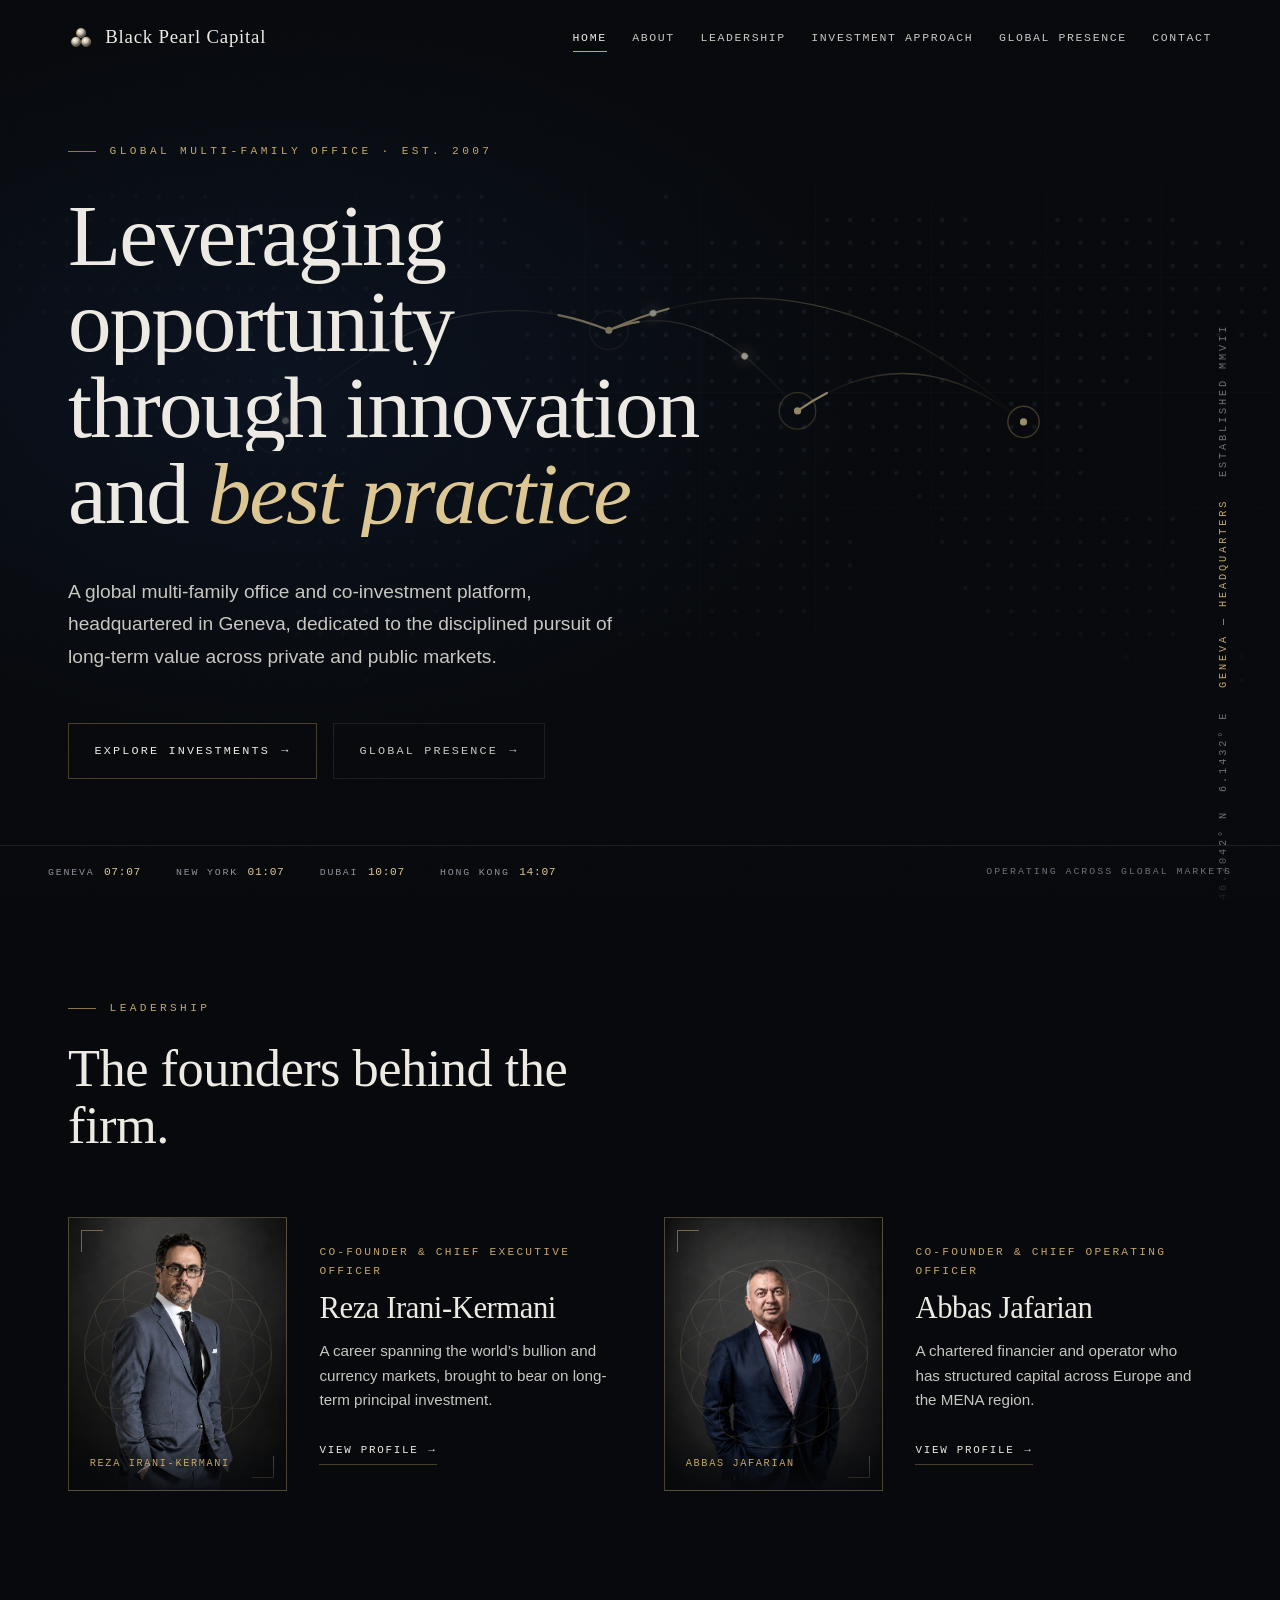
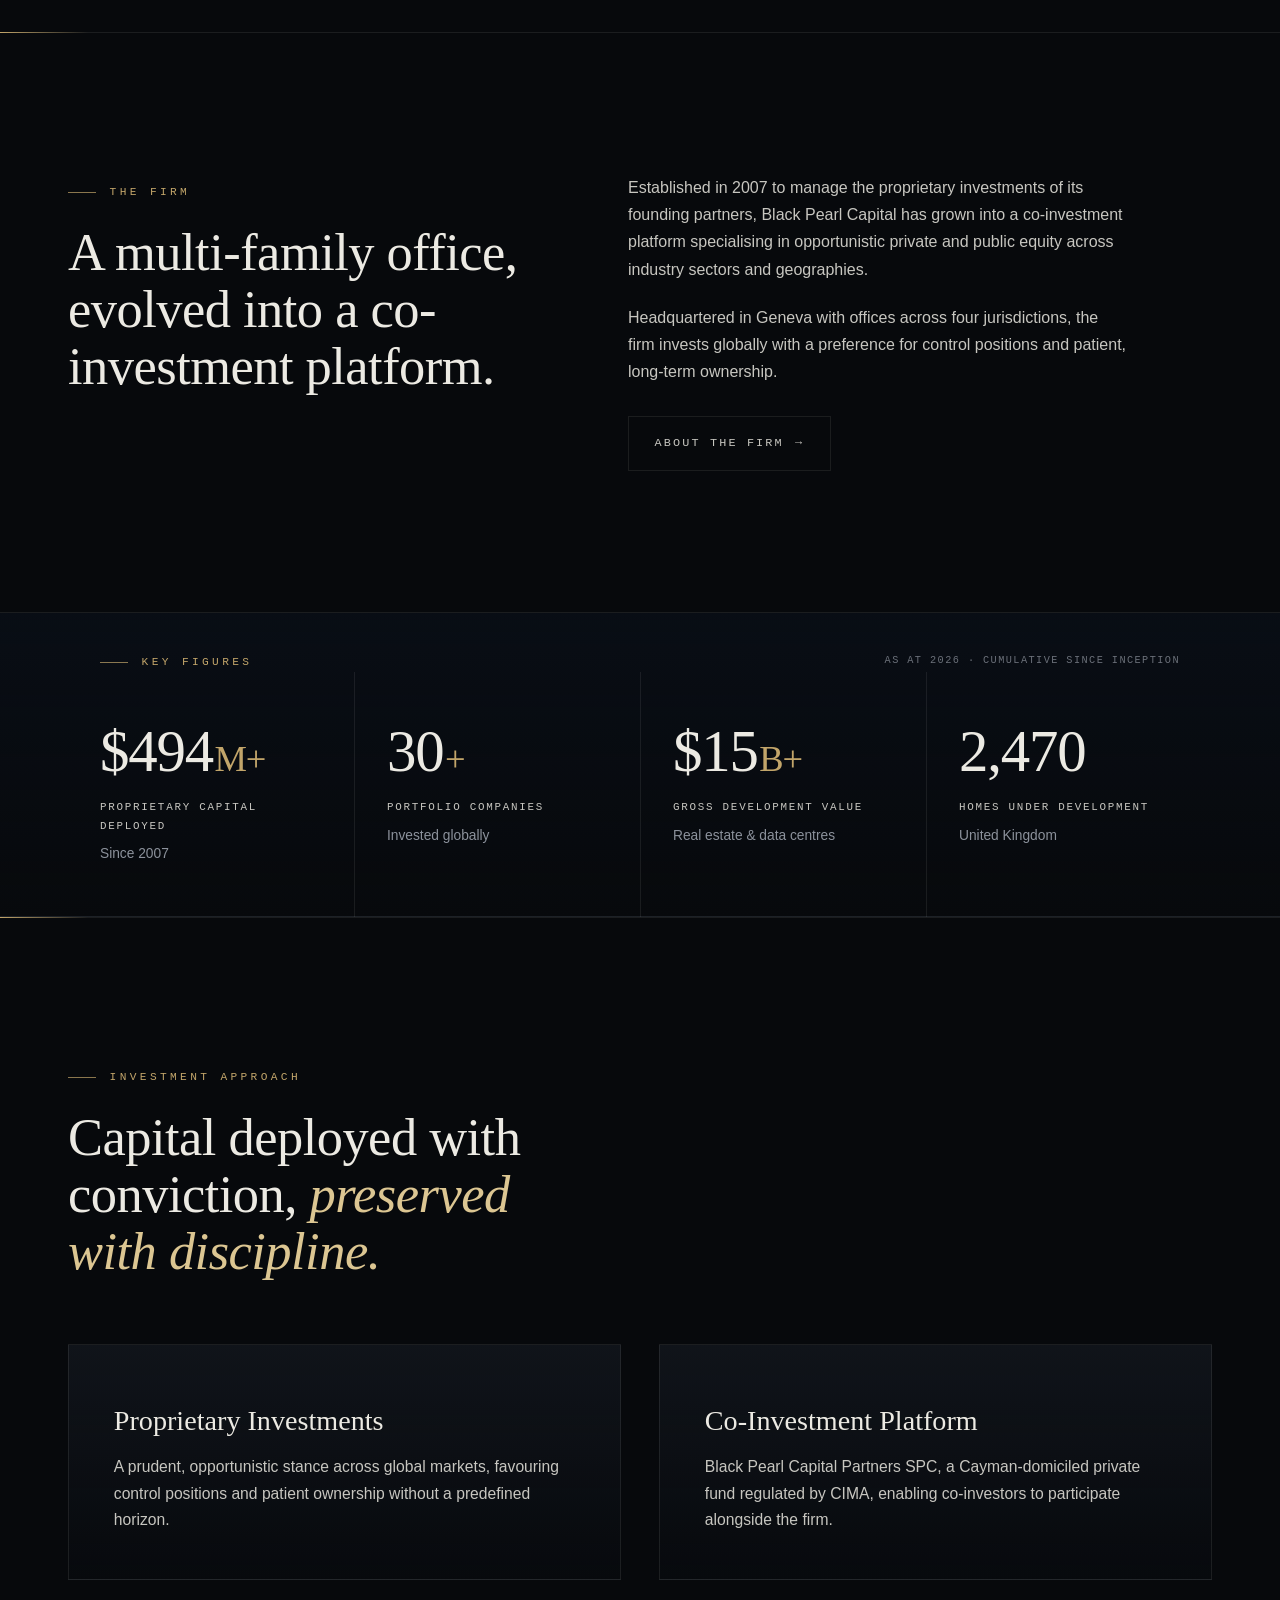
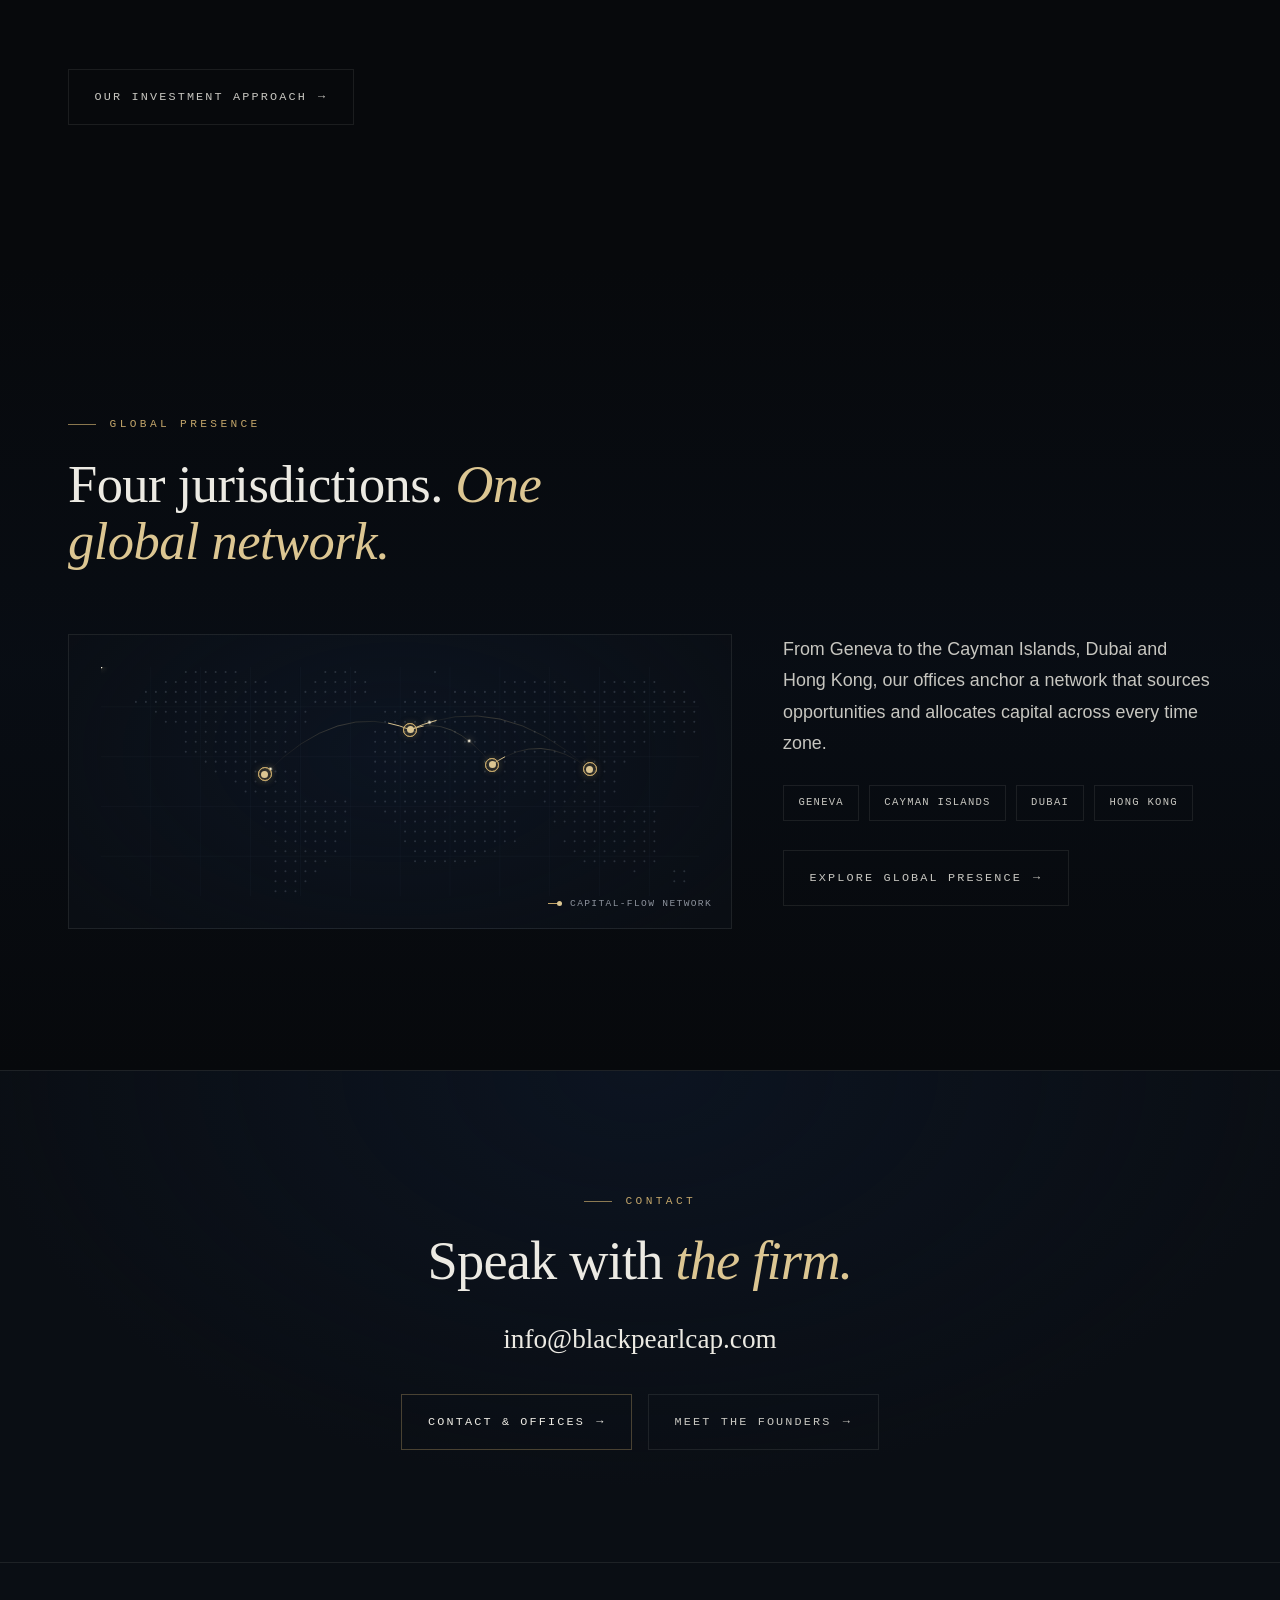
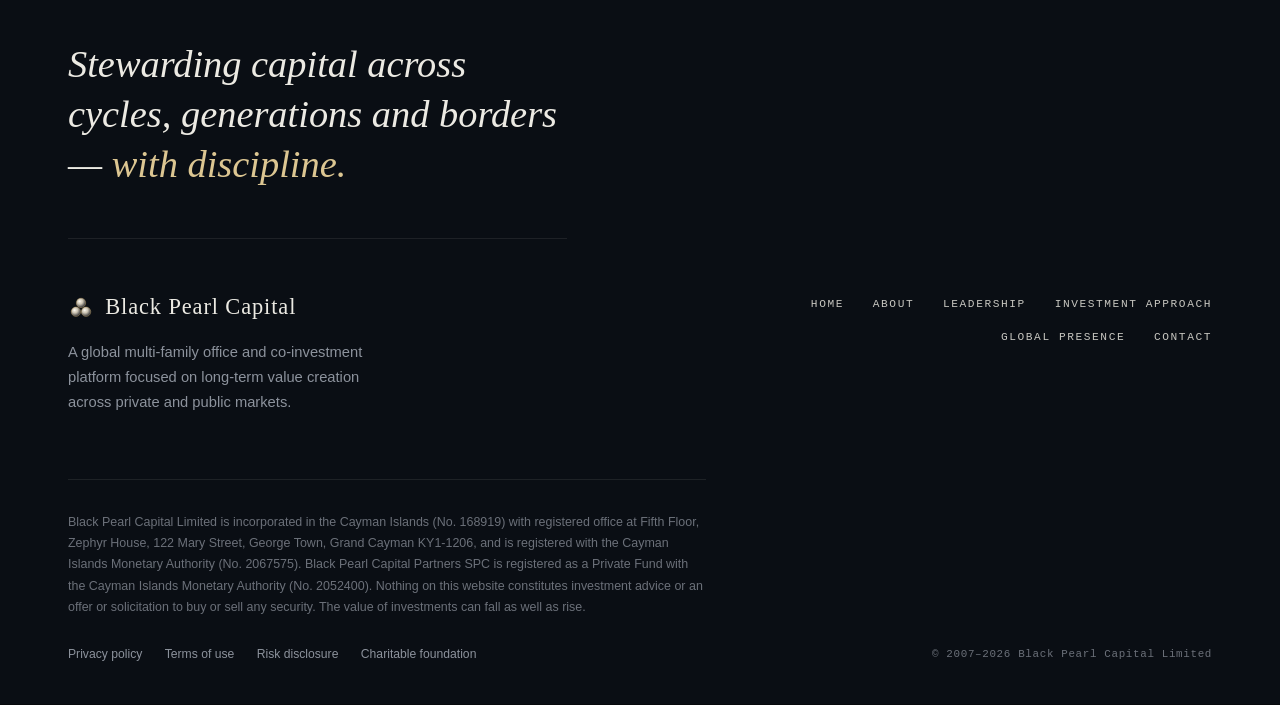
==== commit 8832bab6: "Update index.html" ====
--- a/index.html
+++ b/index.html
@@ -105,7 +105,7 @@
           <article class="lead-card reveal">
               <div class="founder__portrait" aria-hidden="true">
                 <div class="founder__media">
-                  <img class="founder__photo" src="assets/img/rReza-Irani-Kermani.png" alt="Reza Irani-Kermani">
+                  <img class="founder__photo" src="assets/img/Reza-Irani-Kermani.png" alt="Reza Irani-Kermani">
                   <span class="founder__mono">RK</span>
                 </div>
                 <svg class="founder__guilloche" viewBox="0 0 200 200" fill="none" stroke="#C2A56A" preserveAspectRatio="xMidYMid meet" aria-hidden="true">
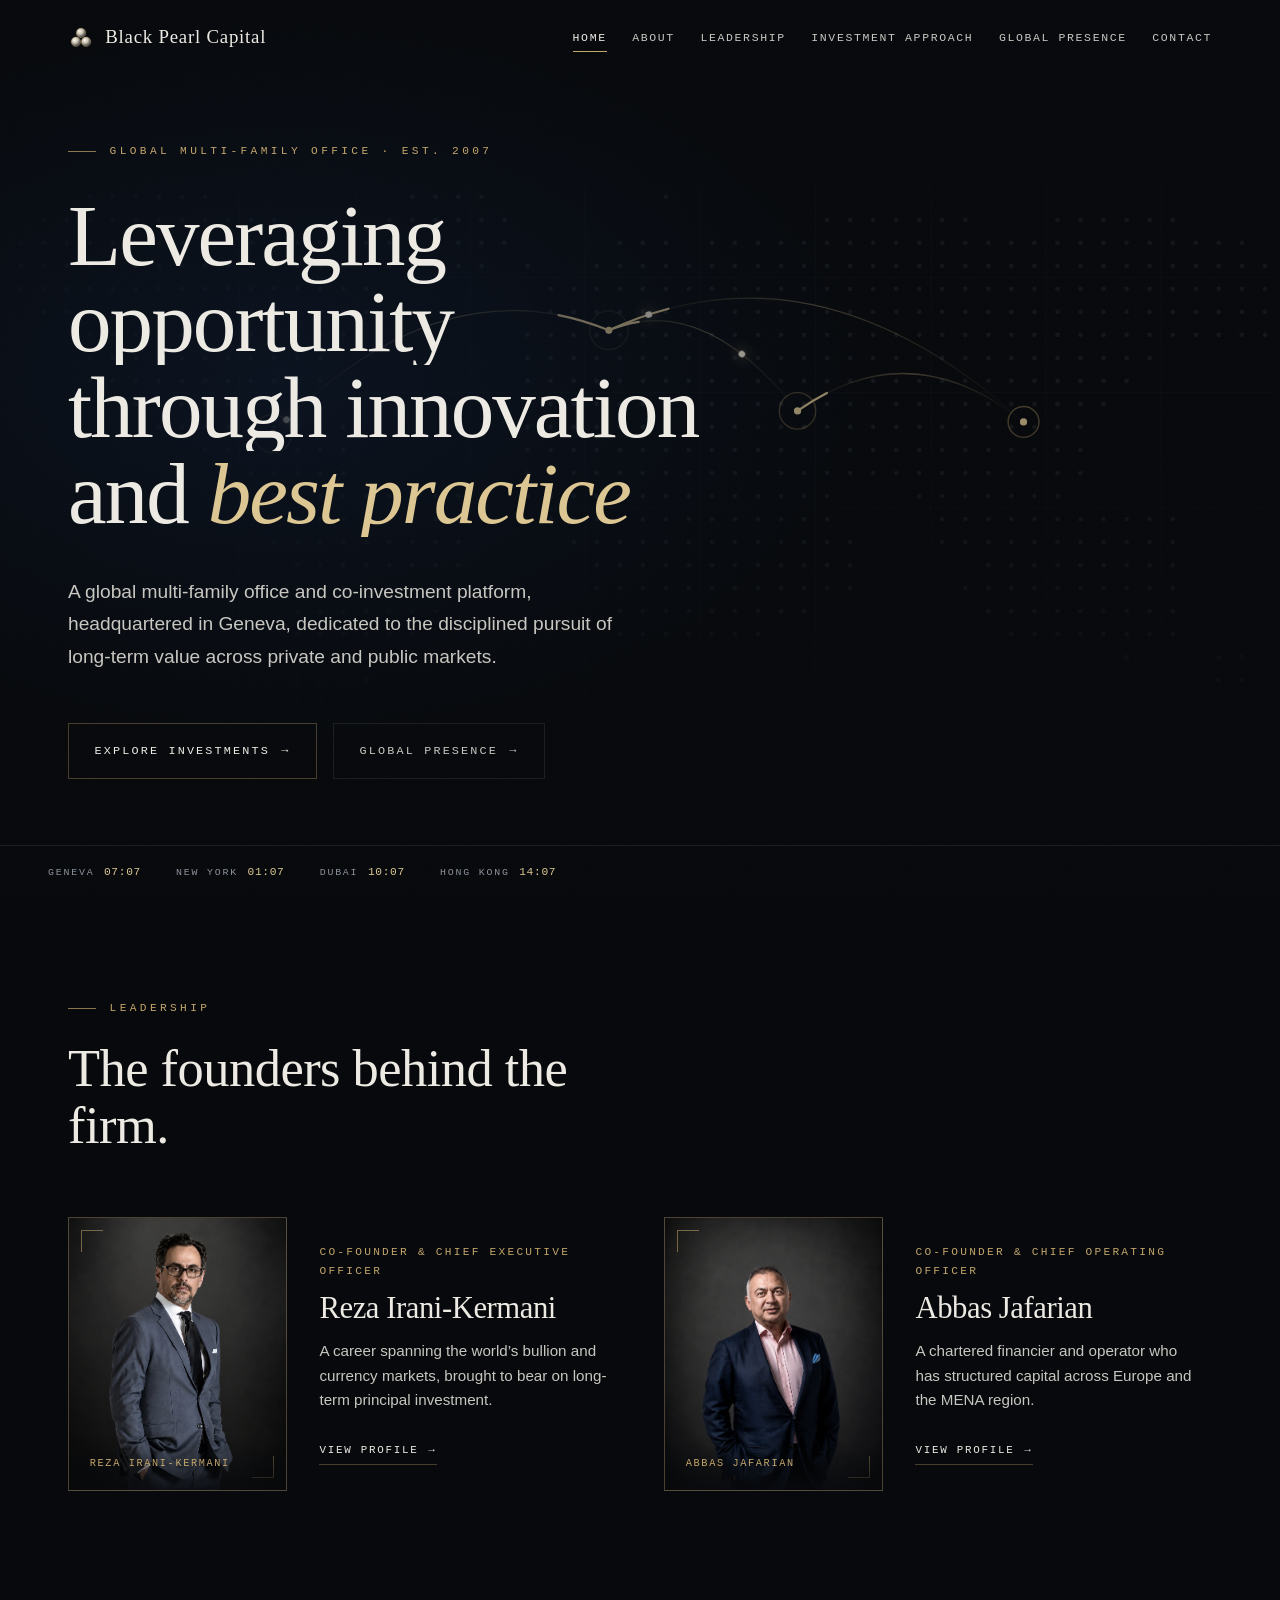
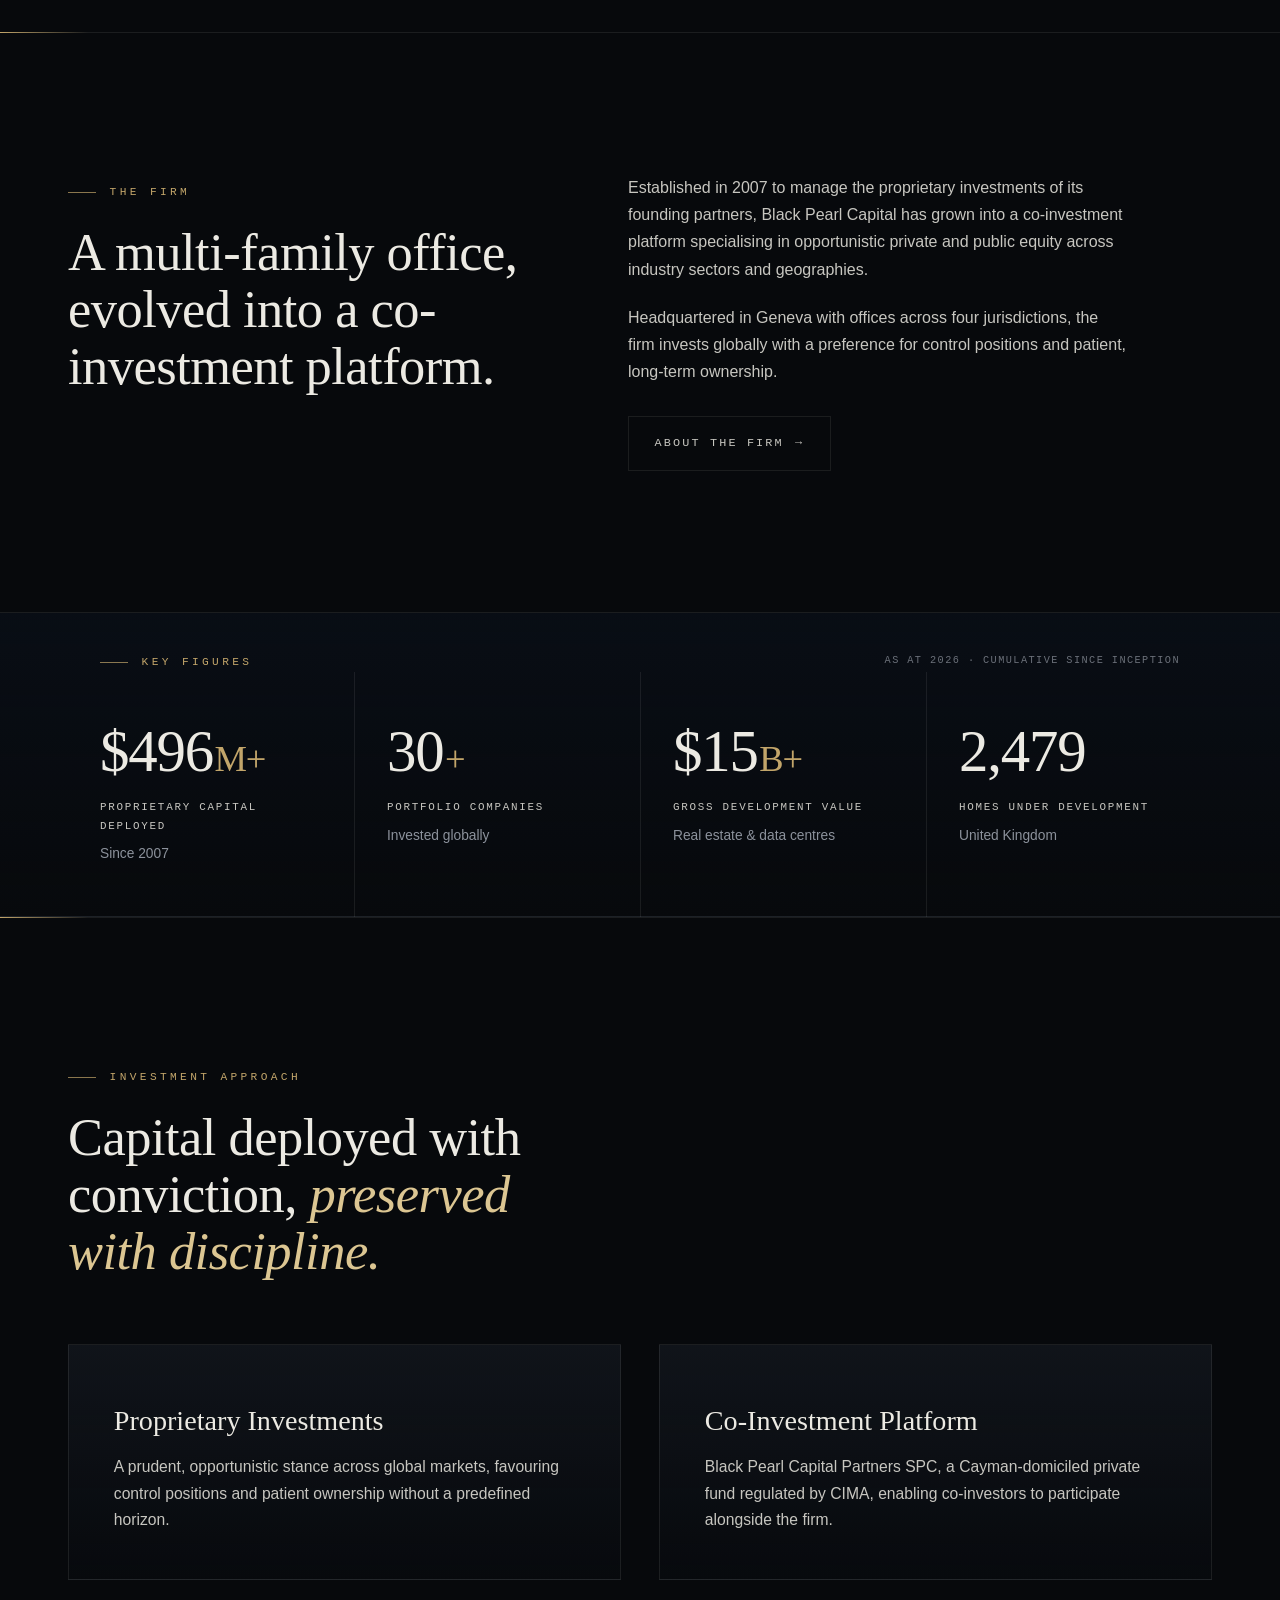
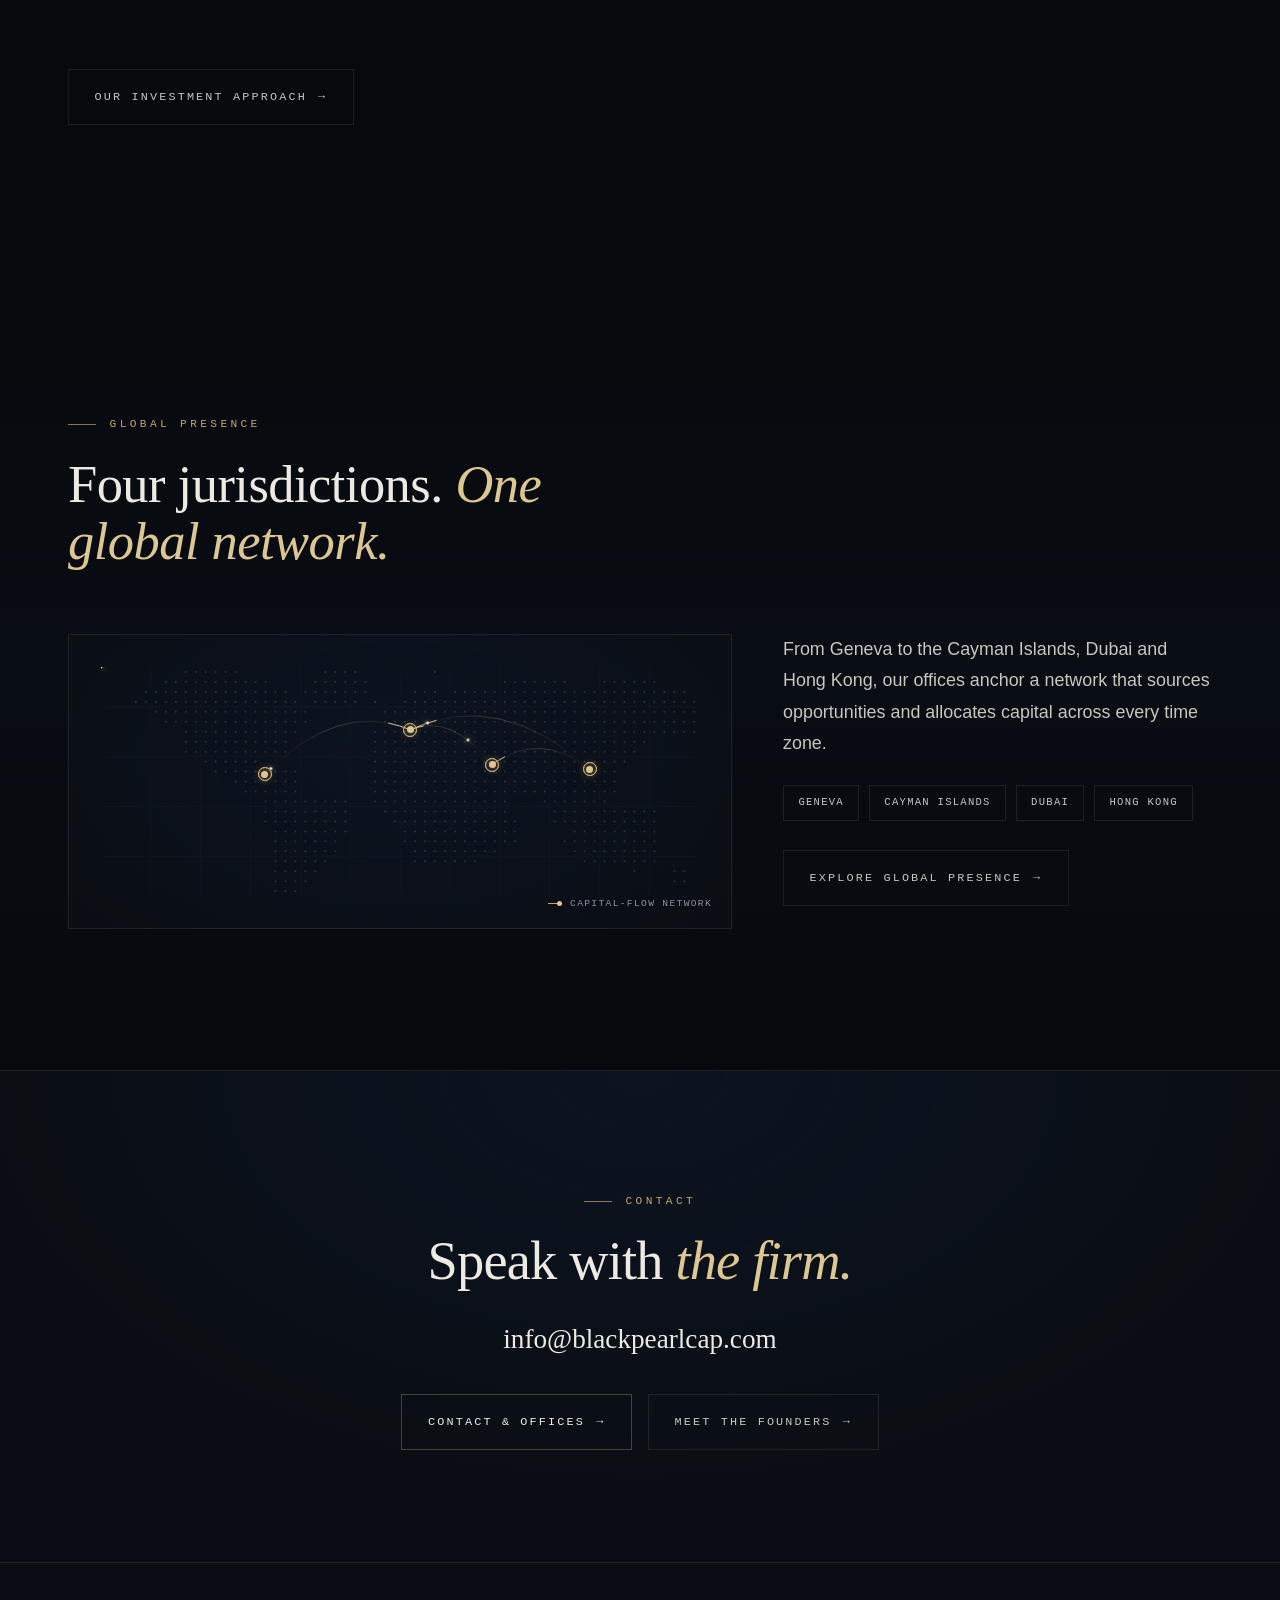
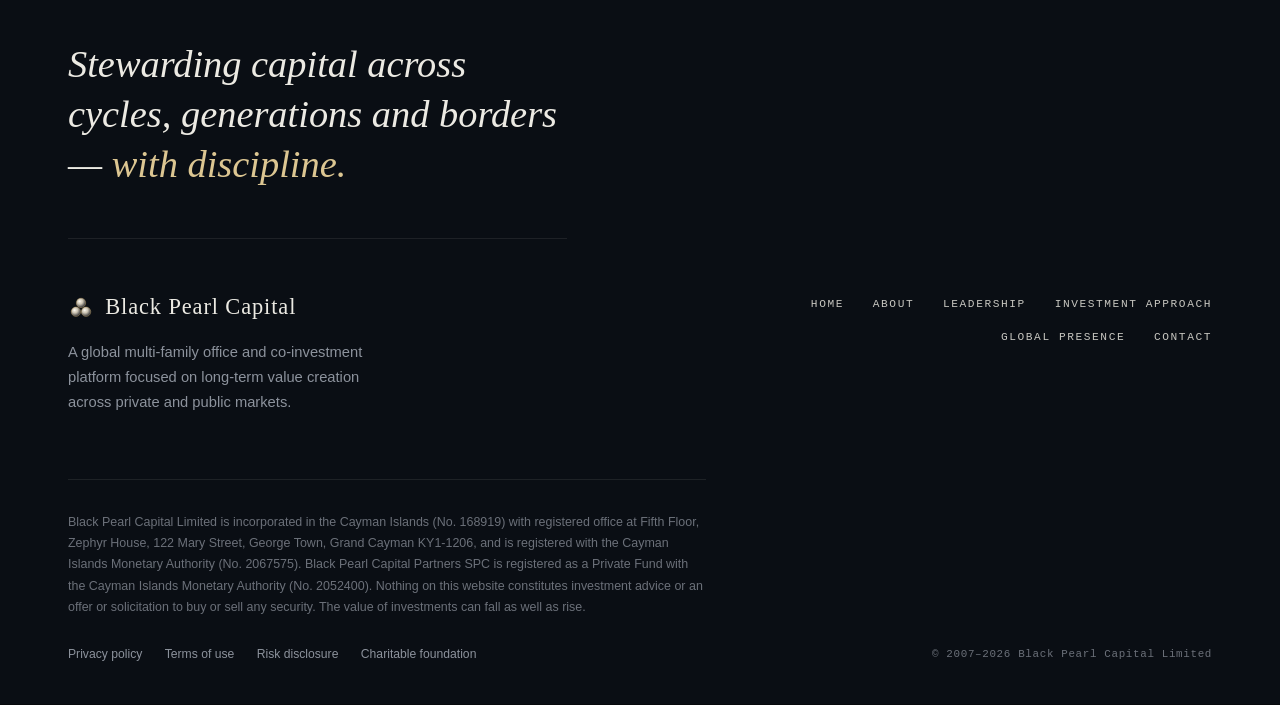
==== commit 9c8cbf3d: "Update index.html" ====
--- a/index.html
+++ b/index.html
@@ -67,11 +67,6 @@
 
 <section class="hero" aria-labelledby="hero-title">
       <div class="hero__map" aria-hidden="true"><svg id="hero-map"></svg></div>
-      <div class="hero__rail" aria-hidden="true">
-        <span>46.2042&deg; N&nbsp;&nbsp;6.1432&deg; E</span>
-        <span class="hero__rail-mid">Geneva &mdash; Headquarters</span>
-        <span>Established MMVII</span>
-      </div>
       <div class="container hero__inner">
         <p class="eyebrow hero__eyebrow">Global Multi-Family Office &middot; Est. 2007</p>
         <h1 id="hero-title">
@@ -92,7 +87,6 @@
           <span class="hero__city"><i>Dubai</i><b class="t" data-tz="Asia/Dubai">--:--</b></span>
           <span class="hero__city"><i>Hong Kong</i><b class="t" data-tz="Asia/Hong_Kong">--:--</b></span>
         </div>
-        <span class="hero__ticker-note">Operating across global markets</span>
       </div>
     </section>
     <section class="section" id="leadership-preview" aria-labelledby="lp-title">
--- a/assets/css/styles.css
+++ b/assets/css/styles.css
@@ -1430,3 +1430,25 @@
 
 /* homepage section spacing rhythm */
 #leadership-preview { padding-top: clamp(3.5rem, 7vw, 6rem); }
+
+
+/* Mobile founders fix + disable guilloche */
+.founder__guilloche{
+  display:none !important;
+}
+
+@media (max-width: 768px){
+  .founder{
+    display:grid !important;
+    grid-template-columns:1fr !important;
+    gap:1.5rem !important;
+  }
+  .founder__portrait{
+    max-width:360px;
+    width:100%;
+    margin:0 auto 1rem;
+  }
+  .founder__text{
+    width:100% !important;
+  }
+}
